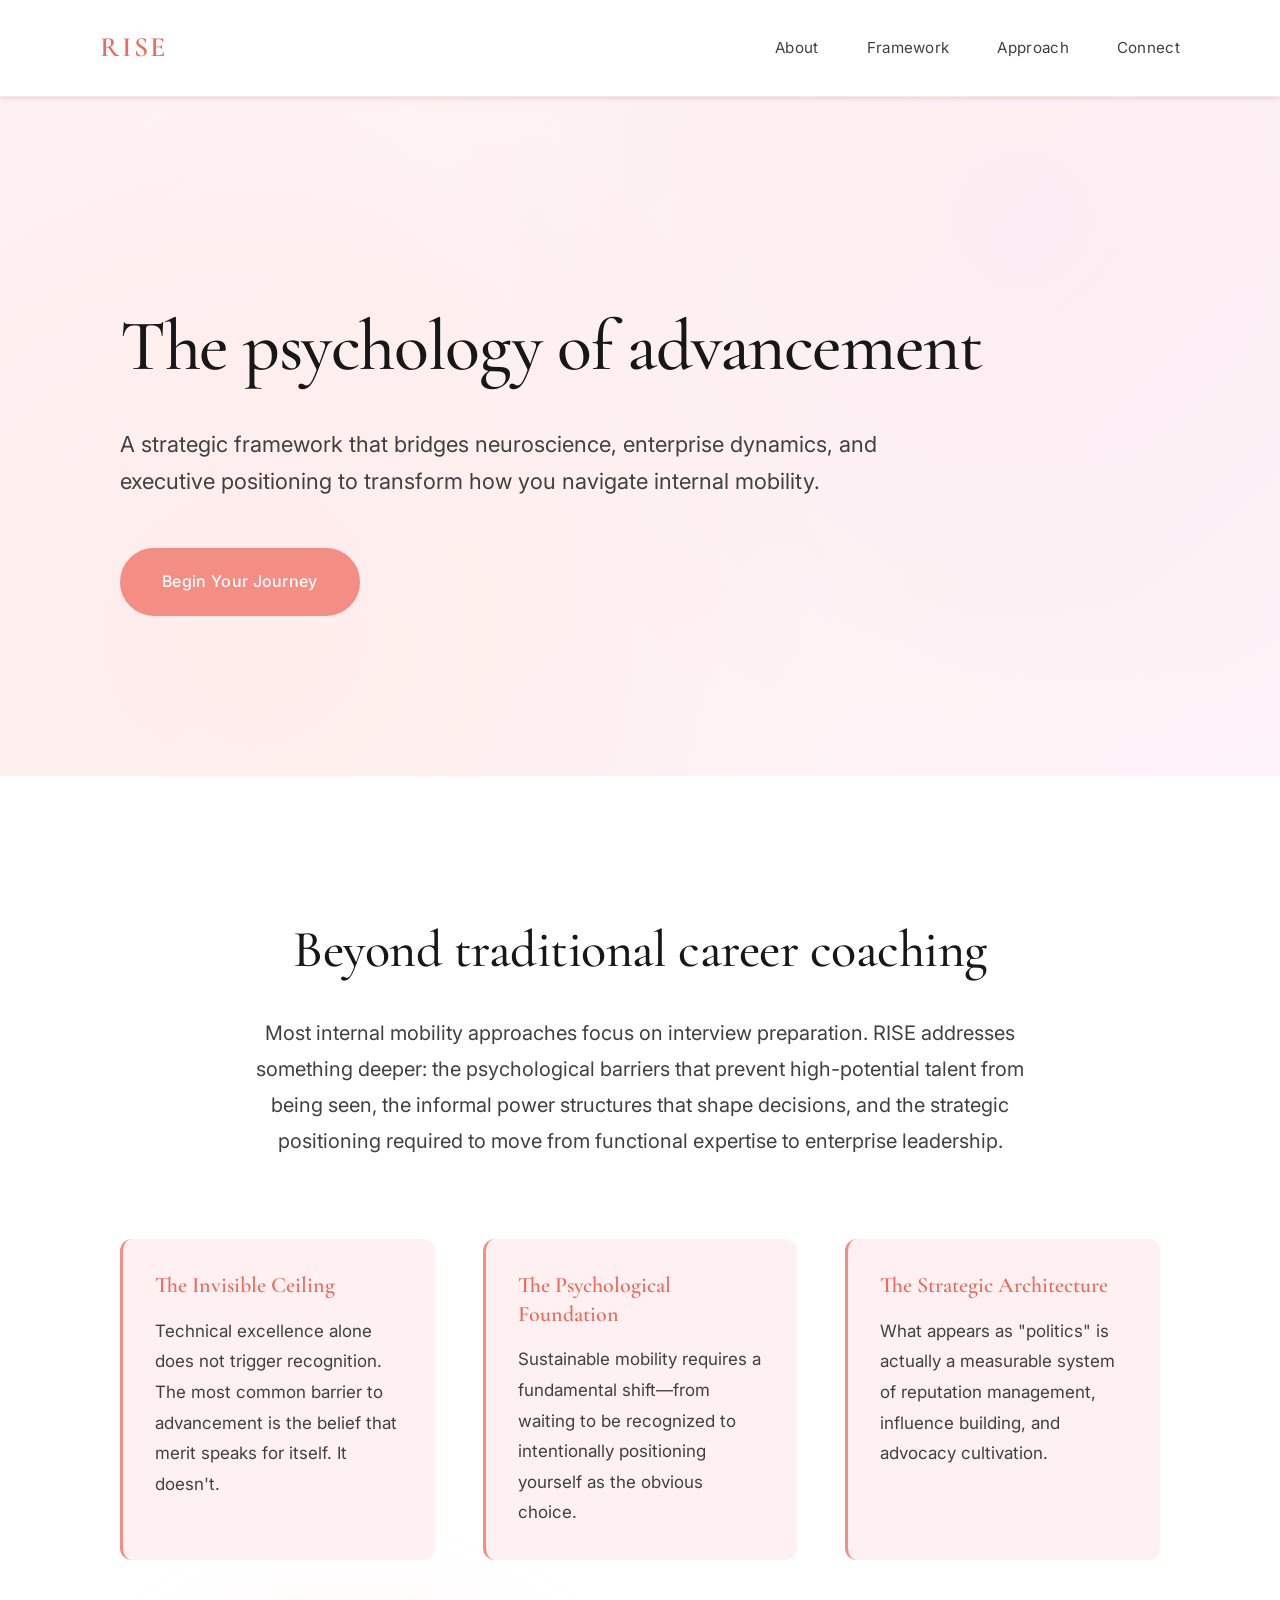
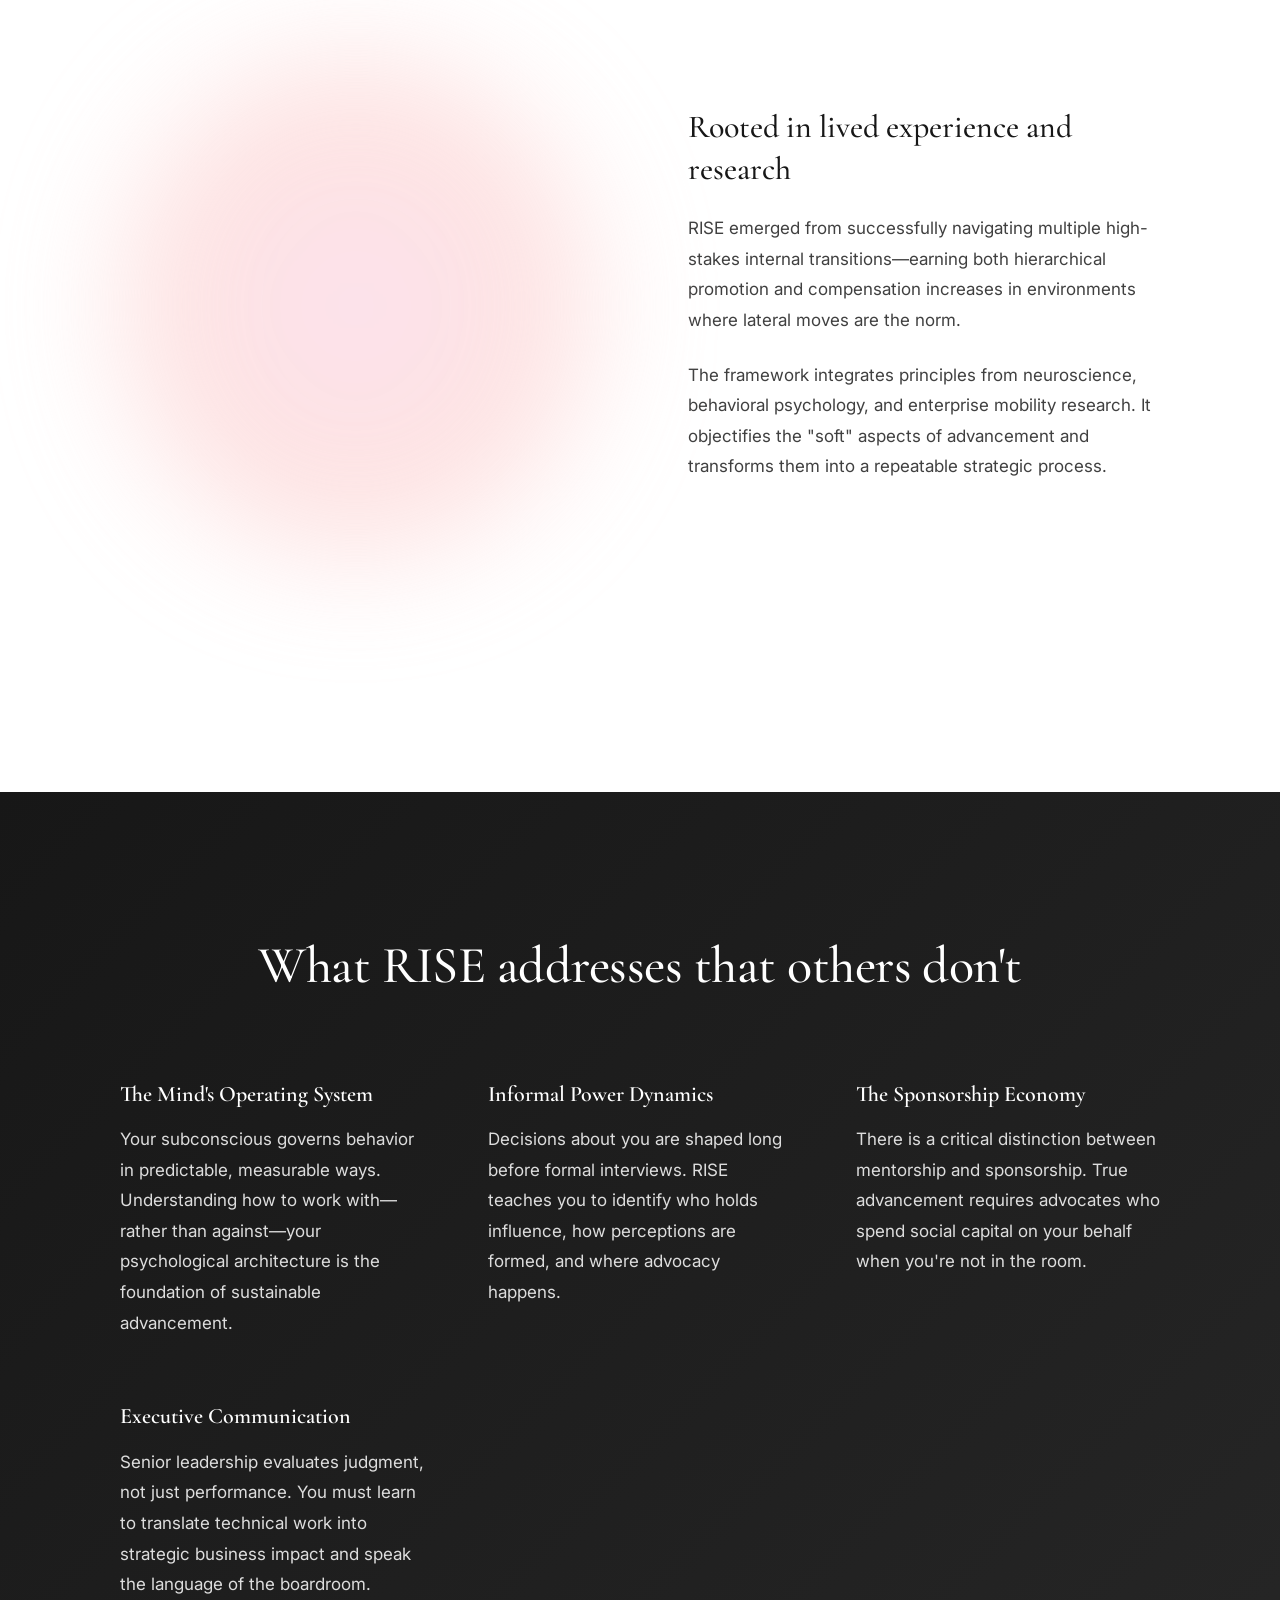
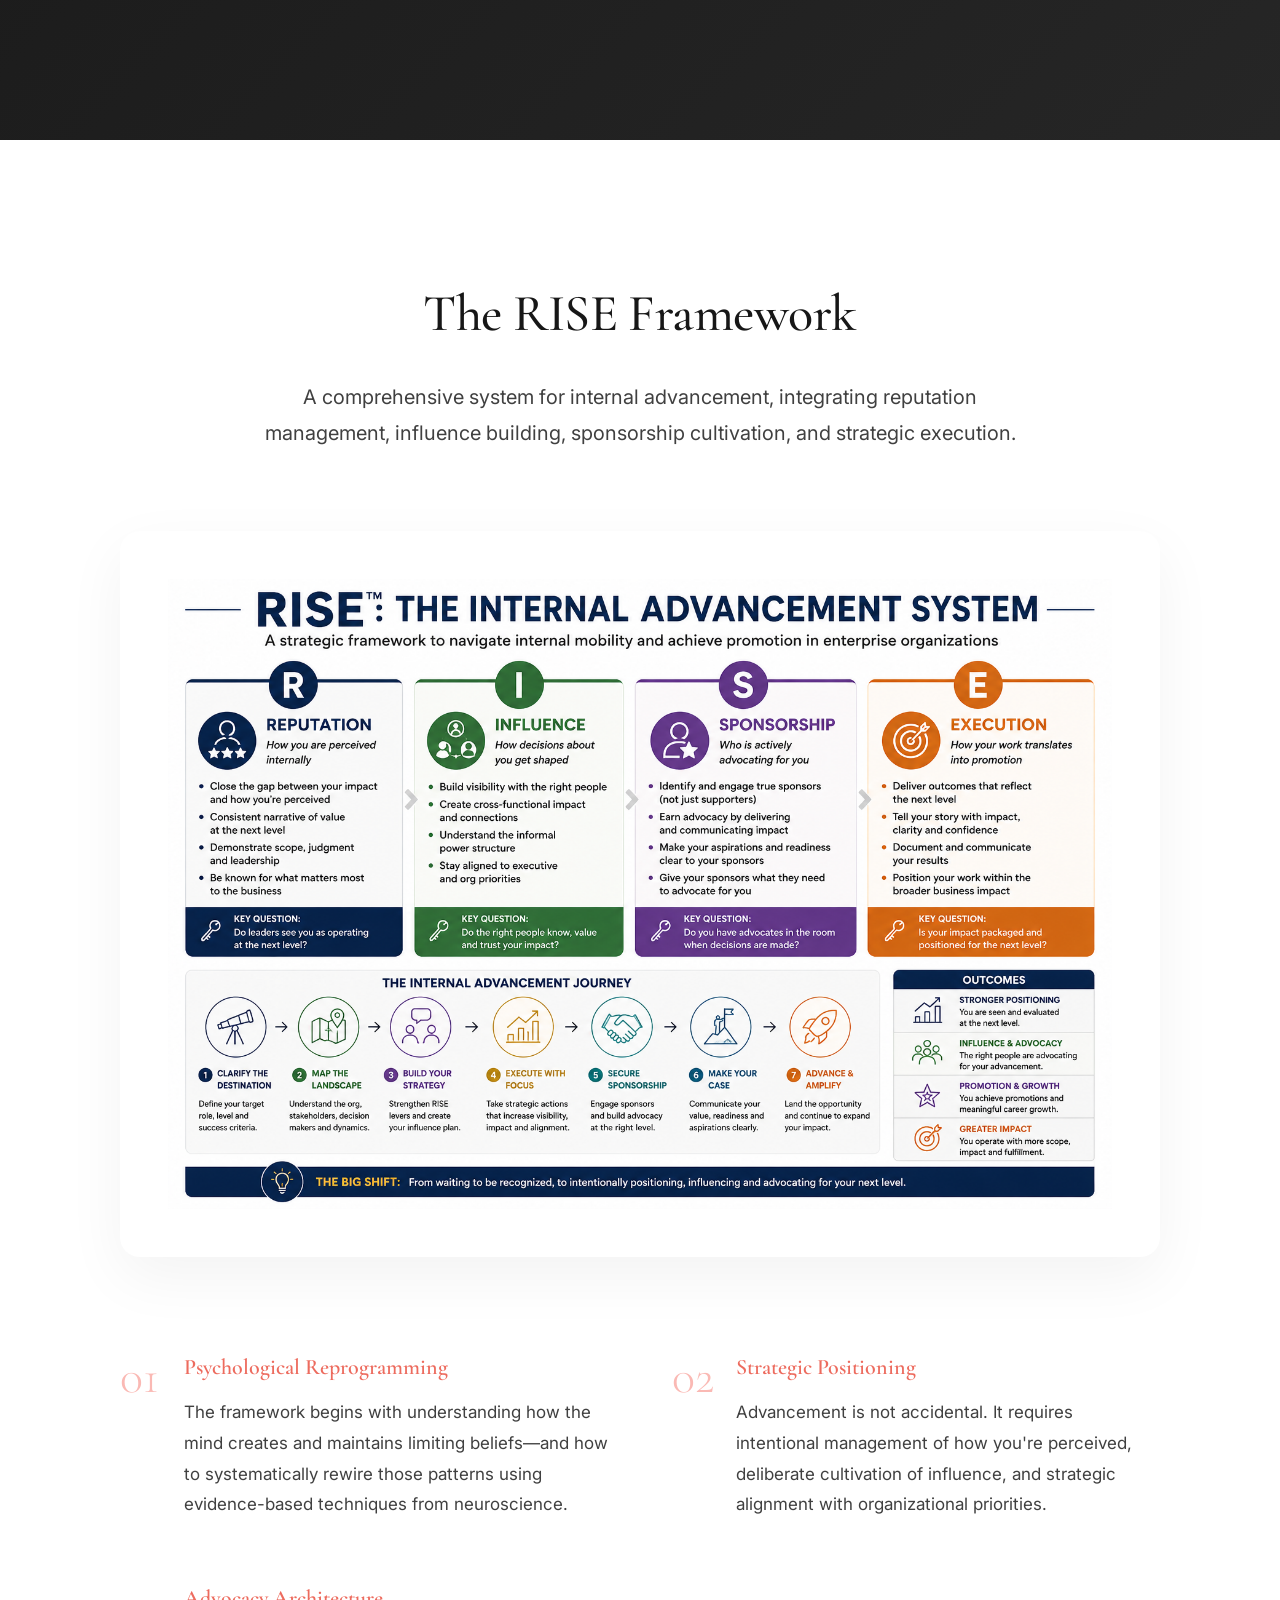
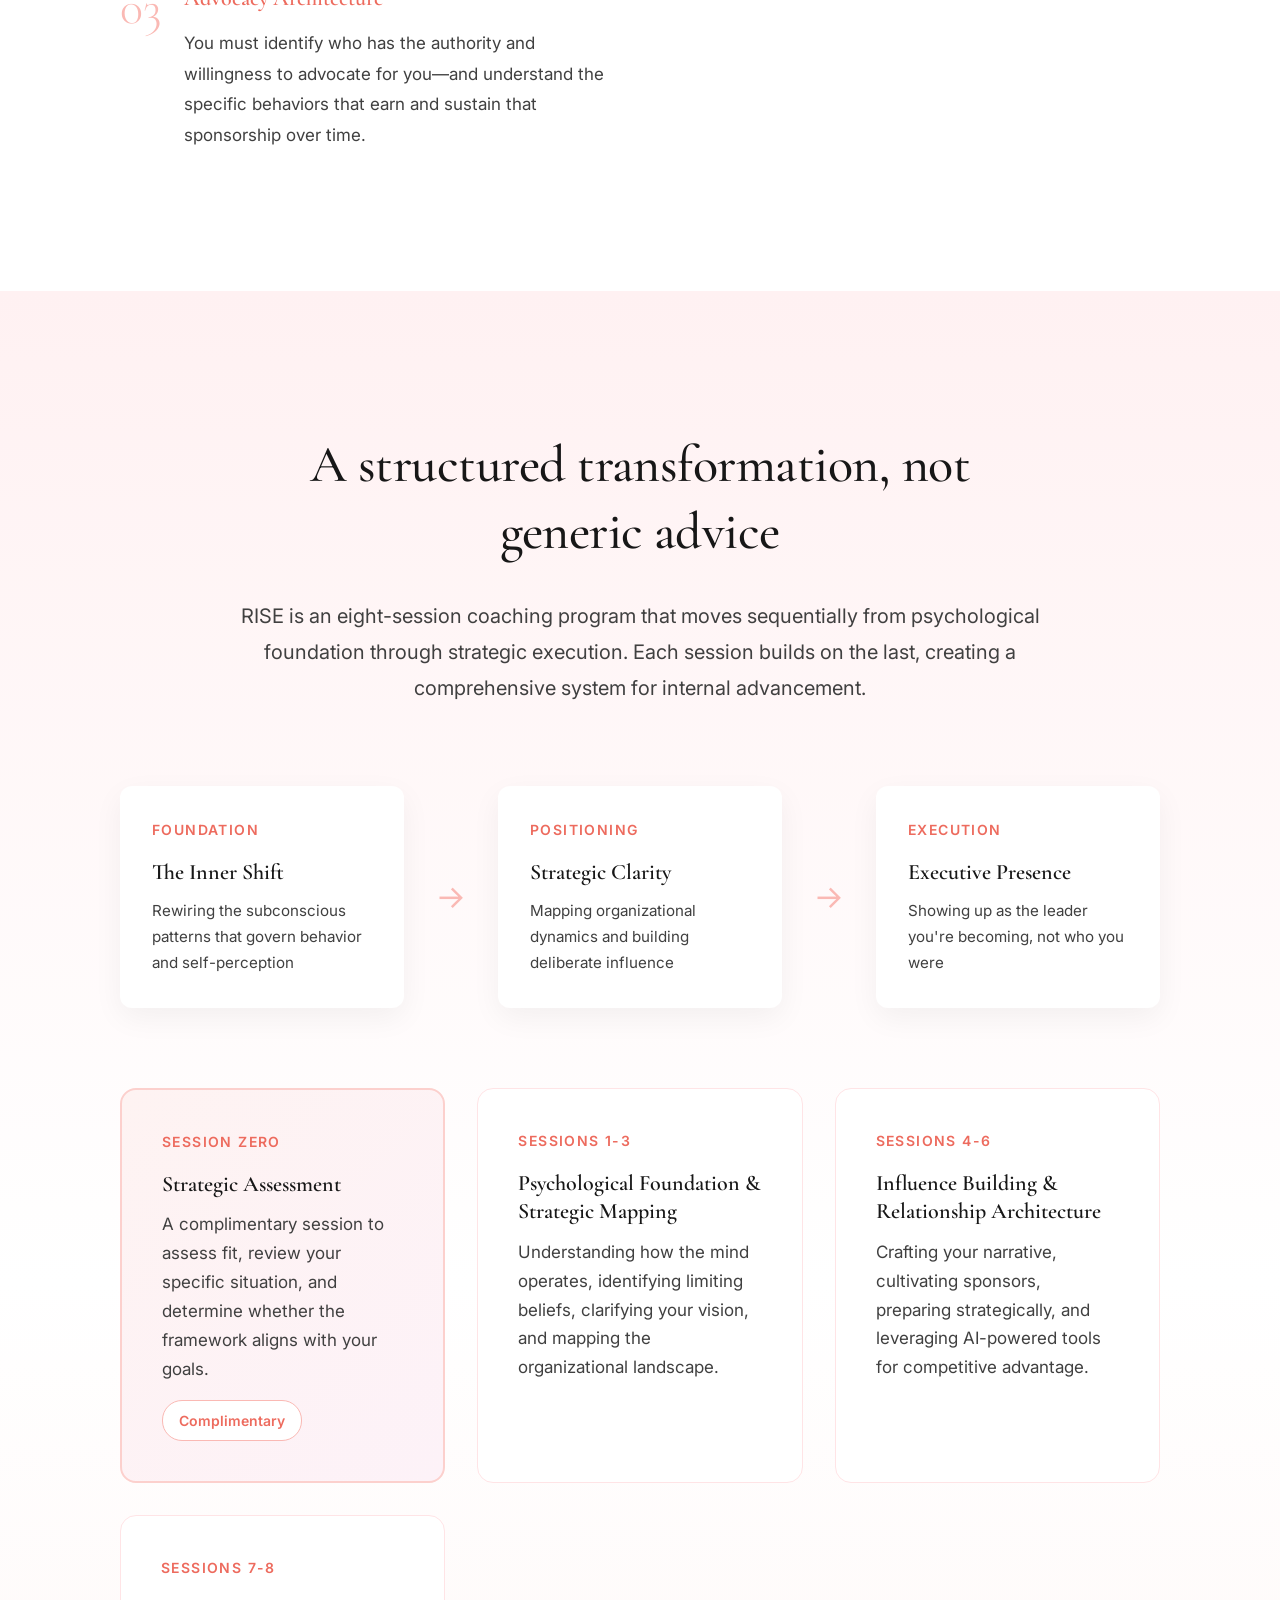
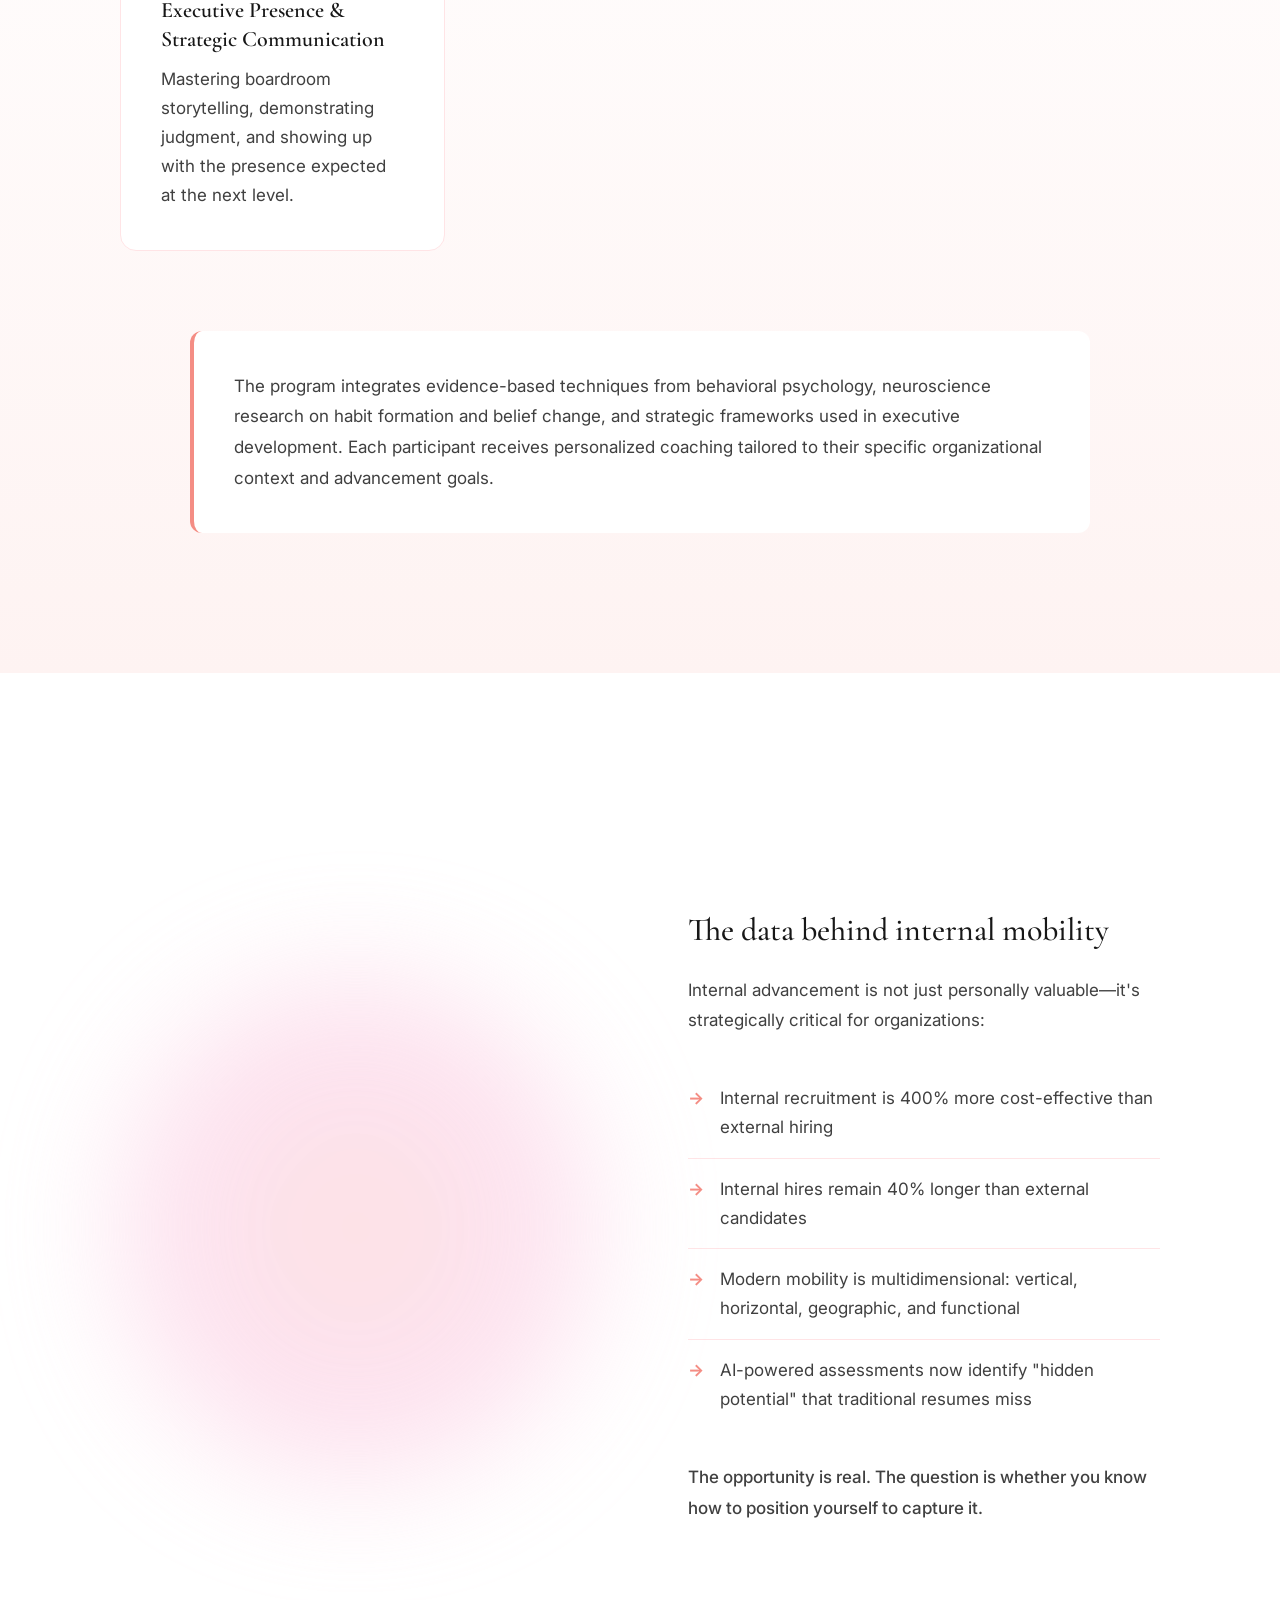
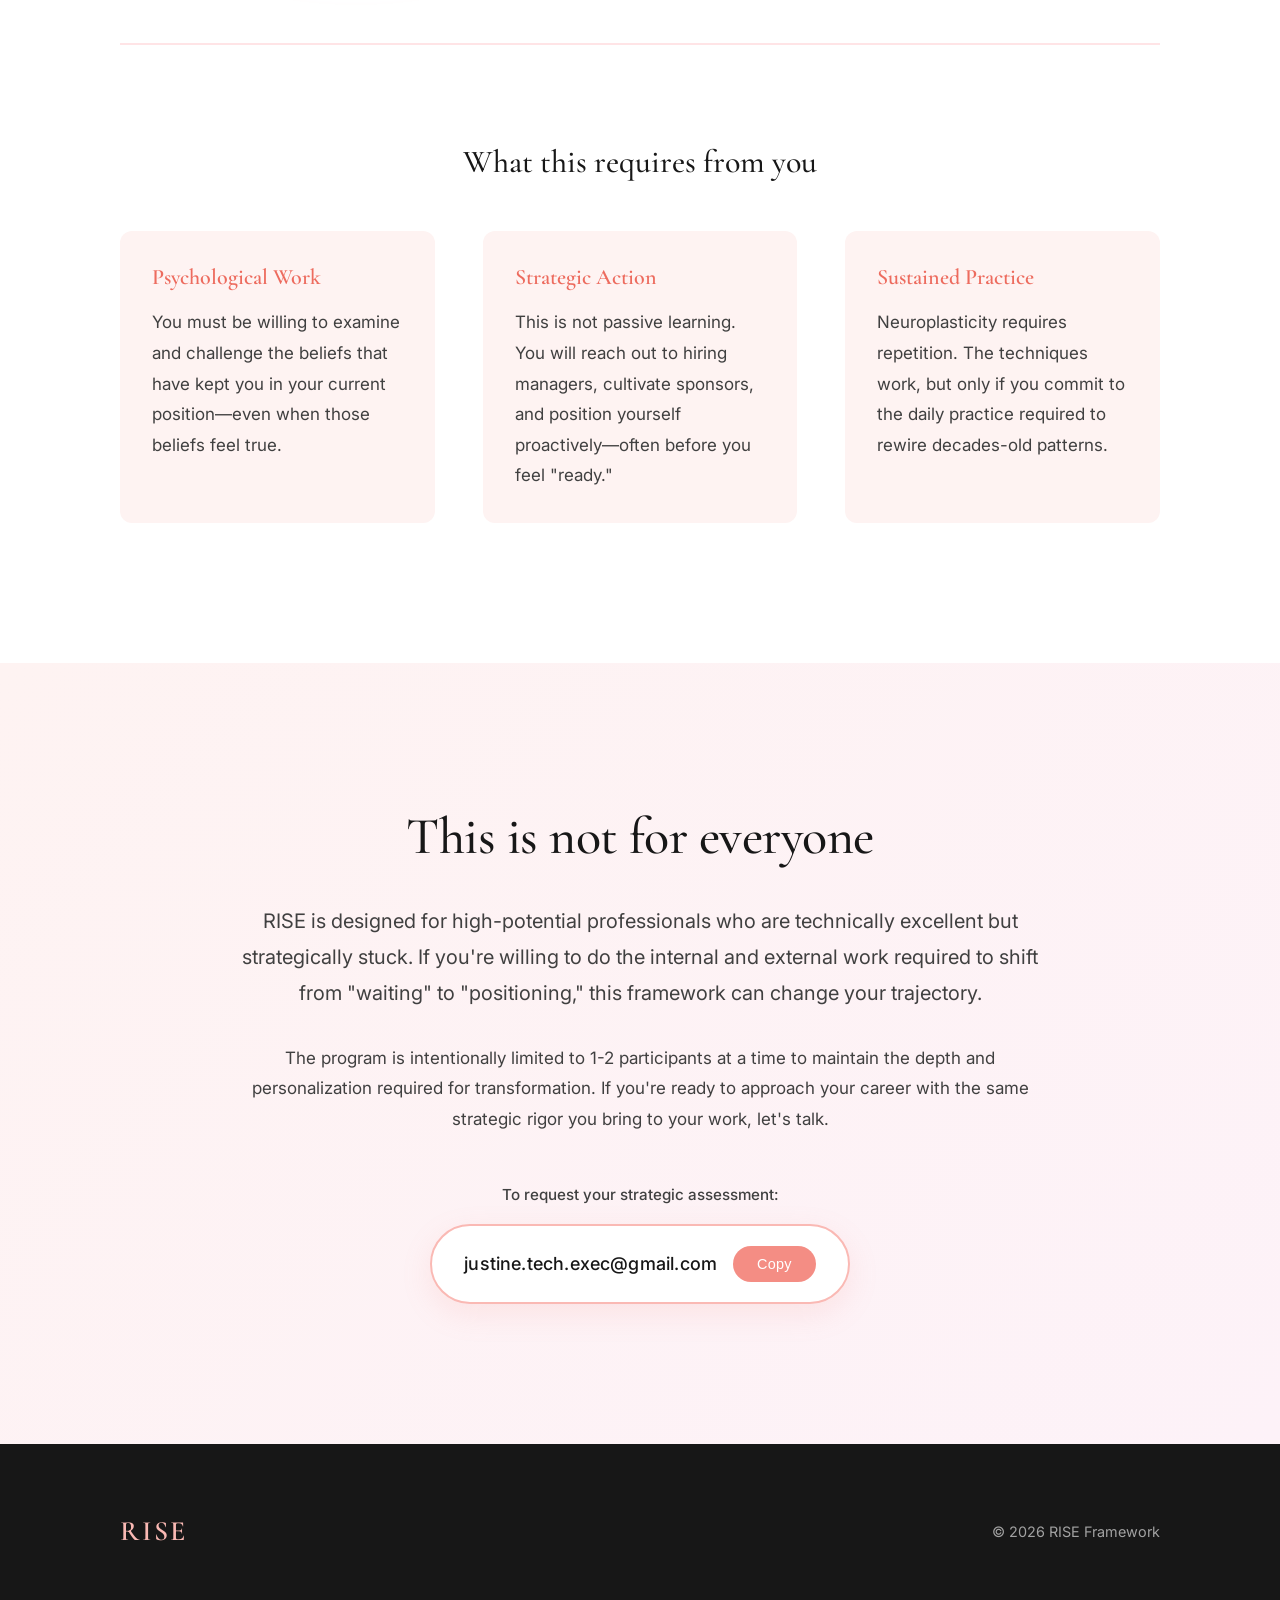
==== index.html @ 4faeccc8 "Add files via upload" ====
<!DOCTYPE html>
<html lang="en">
<head>
    <meta charset="UTF-8">
    <meta name="viewport" content="width=device-width, initial-scale=1.0">
    <title>RISE Framework - Strategic Internal Advancement</title>
    <link rel="stylesheet" href="styles.css">
    <link rel="preconnect" href="https://fonts.googleapis.com">
    <link rel="preconnect" href="https://fonts.gstatic.com" crossorigin>
    <link href="https://fonts.googleapis.com/css2?family=Cormorant+Garamond:wght@300;400;500;600;700&family=Inter:wght@300;400;500;600&display=swap" rel="stylesheet">
</head>
<body>
    <nav class="navbar">
        <div class="container">
            <div class="logo">RISE</div>
            <ul class="nav-links">
                <li><a href="#about">About</a></li>
                <li><a href="#framework">Framework</a></li>
                <li><a href="#approach">Approach</a></li>
                <li><a href="#contact">Connect</a></li>
            </ul>
        </div>
    </nav>

    <section class="hero">
        <div class="hero-gradient"></div>
        <div class="container">
            <div class="hero-content">
                <h1>The psychology of advancement</h1>
                <p class="hero-subtitle">A strategic framework that bridges neuroscience, enterprise dynamics, and executive positioning to transform how you navigate internal mobility.</p>
                <a href="#contact" class="btn-primary">Begin Your Journey</a>
            </div>
        </div>
    </section>

    <section id="about" class="section section-light">
        <div class="container">
            <div class="content-centered">
                <h2>Beyond traditional career coaching</h2>
                <p class="intro-text">Most internal mobility approaches focus on interview preparation. RISE addresses something deeper: the psychological barriers that prevent high-potential talent from being seen, the informal power structures that shape decisions, and the strategic positioning required to move from functional expertise to enterprise leadership.</p>
            </div>

            <div class="philosophy-grid">
                <div class="philosophy-item">
                    <h4>The Invisible Ceiling</h4>
                    <p>Technical excellence alone does not trigger recognition. The most common barrier to advancement is the belief that merit speaks for itself. It doesn't.</p>
                </div>
                <div class="philosophy-item">
                    <h4>The Psychological Foundation</h4>
                    <p>Sustainable mobility requires a fundamental shift—from waiting to be recognized to intentionally positioning yourself as the obvious choice.</p>
                </div>
                <div class="philosophy-item">
                    <h4>The Strategic Architecture</h4>
                    <p>What appears as "politics" is actually a measurable system of reputation management, influence building, and advocacy cultivation.</p>
                </div>
            </div>

            <div class="image-text-block">
                <div class="image-container">
                    <div class="abstract-shape shape-1"></div>
                </div>
                <div class="text-content">
                    <h3>Rooted in lived experience and research</h3>
                    <p>RISE emerged from successfully navigating multiple high-stakes internal transitions—earning both hierarchical promotion and compensation increases in environments where lateral moves are the norm.</p>
                    <p>The framework integrates principles from neuroscience, behavioral psychology, and enterprise mobility research. It objectifies the "soft" aspects of advancement and transforms them into a repeatable strategic process.</p>
                </div>
            </div>
        </div>
    </section>

    <section class="section section-dark">
        <div class="container">
            <div class="content-centered">
                <h2>What RISE addresses that others don't</h2>
            </div>

            <div class="feature-grid">
                <div class="feature">
                    <h4>The Mind's Operating System</h4>
                    <p>Your subconscious governs behavior in predictable, measurable ways. Understanding how to work with—rather than against—your psychological architecture is the foundation of sustainable advancement.</p>
                </div>
                <div class="feature">
                    <h4>Informal Power Dynamics</h4>
                    <p>Decisions about you are shaped long before formal interviews. RISE teaches you to identify who holds influence, how perceptions are formed, and where advocacy happens.</p>
                </div>
                <div class="feature">
                    <h4>The Sponsorship Economy</h4>
                    <p>There is a critical distinction between mentorship and sponsorship. True advancement requires advocates who spend social capital on your behalf when you're not in the room.</p>
                </div>
                <div class="feature">
                    <h4>Executive Communication</h4>
                    <p>Senior leadership evaluates judgment, not just performance. You must learn to translate technical work into strategic business impact and speak the language of the boardroom.</p>
                </div>
            </div>
        </div>
    </section>

    <section id="framework" class="section section-light">
        <div class="container">
            <div class="content-centered">
                <h2>The RISE Framework</h2>
                <p class="intro-text">A comprehensive system for internal advancement, integrating reputation management, influence building, sponsorship cultivation, and strategic execution.</p>
            </div>

            <div class="framework-image">
                <img src="rise-infographic.png" alt="RISE Framework - The Internal Advancement System" />
            </div>

            <div class="framework-depth">
                <div class="depth-item">
                    <div class="depth-number">01</div>
                    <h4>Psychological Reprogramming</h4>
                    <p>The framework begins with understanding how the mind creates and maintains limiting beliefs—and how to systematically rewire those patterns using evidence-based techniques from neuroscience.</p>
                </div>
                <div class="depth-item">
                    <div class="depth-number">02</div>
                    <h4>Strategic Positioning</h4>
                    <p>Advancement is not accidental. It requires intentional management of how you're perceived, deliberate cultivation of influence, and strategic alignment with organizational priorities.</p>
                </div>
                <div class="depth-item">
                    <div class="depth-number">03</div>
                    <h4>Advocacy Architecture</h4>
                    <p>You must identify who has the authority and willingness to advocate for you—and understand the specific behaviors that earn and sustain that sponsorship over time.</p>
                </div>
            </div>
        </div>
    </section>

    <section id="approach" class="section section-gradient">
        <div class="container">
            <div class="content-centered">
                <h2>A structured transformation, not generic advice</h2>
                <p class="intro-text">RISE is an eight-session coaching program that moves sequentially from psychological foundation through strategic execution. Each session builds on the last, creating a comprehensive system for internal advancement.</p>
            </div>

            <div class="journey-visual">
                <div class="journey-stage">
                    <span class="stage-label">Foundation</span>
                    <h4>The Inner Shift</h4>
                    <p>Rewiring the subconscious patterns that govern behavior and self-perception</p>
                </div>
                <div class="journey-arrow">→</div>
                <div class="journey-stage">
                    <span class="stage-label">Positioning</span>
                    <h4>Strategic Clarity</h4>
                    <p>Mapping organizational dynamics and building deliberate influence</p>
                </div>
                <div class="journey-arrow">→</div>
                <div class="journey-stage">
                    <span class="stage-label">Execution</span>
                    <h4>Executive Presence</h4>
                    <p>Showing up as the leader you're becoming, not who you were</p>
                </div>
            </div>

            <div class="sessions-elegant">
                <div class="session-item featured-session">
                    <span class="session-label">Session Zero</span>
                    <h4>Strategic Assessment</h4>
                    <p>A complimentary session to assess fit, review your specific situation, and determine whether the framework aligns with your goals.</p>
                    <span class="session-tag">Complimentary</span>
                </div>

                <div class="session-item">
                    <span class="session-label">Sessions 1-3</span>
                    <h4>Psychological Foundation & Strategic Mapping</h4>
                    <p>Understanding how the mind operates, identifying limiting beliefs, clarifying your vision, and mapping the organizational landscape.</p>
                </div>

                <div class="session-item">
                    <span class="session-label">Sessions 4-6</span>
                    <h4>Influence Building & Relationship Architecture</h4>
                    <p>Crafting your narrative, cultivating sponsors, preparing strategically, and leveraging AI-powered tools for competitive advantage.</p>
                </div>

                <div class="session-item">
                    <span class="session-label">Sessions 7-8</span>
                    <h4>Executive Presence & Strategic Communication</h4>
                    <p>Mastering boardroom storytelling, demonstrating judgment, and showing up with the presence expected at the next level.</p>
                </div>
            </div>

            <div class="methodology-note">
                <p>The program integrates evidence-based techniques from behavioral psychology, neuroscience research on habit formation and belief change, and strategic frameworks used in executive development. Each participant receives personalized coaching tailored to their specific organizational context and advancement goals.</p>
            </div>
        </div>
    </section>

    <section class="section section-light">
        <div class="container">
            <div class="image-text-block reverse">
                <div class="text-content">
                    <h3>The data behind internal mobility</h3>
                    <p>Internal advancement is not just personally valuable—it's strategically critical for organizations:</p>
                    <ul class="data-list">
                        <li>Internal recruitment is 400% more cost-effective than external hiring</li>
                        <li>Internal hires remain 40% longer than external candidates</li>
                        <li>Modern mobility is multidimensional: vertical, horizontal, geographic, and functional</li>
                        <li>AI-powered assessments now identify "hidden potential" that traditional resumes miss</li>
                    </ul>
                    <p class="emphasis-text">The opportunity is real. The question is whether you know how to position yourself to capture it.</p>
                </div>
                <div class="image-container">
                    <div class="abstract-shape shape-2"></div>
                </div>
            </div>

            <div class="commitment-section">
                <h3>What this requires from you</h3>
                <div class="commitment-grid">
                    <div class="commitment-item">
                        <h4>Psychological Work</h4>
                        <p>You must be willing to examine and challenge the beliefs that have kept you in your current position—even when those beliefs feel true.</p>
                    </div>
                    <div class="commitment-item">
                        <h4>Strategic Action</h4>
                        <p>This is not passive learning. You will reach out to hiring managers, cultivate sponsors, and position yourself proactively—often before you feel "ready."</p>
                    </div>
                    <div class="commitment-item">
                        <h4>Sustained Practice</h4>
                        <p>Neuroplasticity requires repetition. The techniques work, but only if you commit to the daily practice required to rewire decades-old patterns.</p>
                    </div>
                </div>
            </div>
        </div>
    </section>

    <section id="contact" class="section section-final">
        <div class="container">
            <div class="cta-elegant">
                <h2>This is not for everyone</h2>
                <p class="cta-text">RISE is designed for high-potential professionals who are technically excellent but strategically stuck. If you're willing to do the internal and external work required to shift from "waiting" to "positioning," this framework can change your trajectory.</p>
                <p class="cta-subtext">The program is intentionally limited to 1-2 participants at a time to maintain the depth and personalization required for transformation. If you're ready to approach your career with the same strategic rigor you bring to your work, let's talk.</p>
                <div class="contact-info">
                    <p class="contact-label">To request your strategic assessment:</p>
                    <div class="email-display">
                        <span class="email-text">justine.tech.exec@gmail.com</span>
                        <button class="copy-btn" onclick="copyEmail()">Copy</button>
                    </div>
                </div>
            </div>
        </div>
    </section>

    <footer>
        <div class="container">
            <div class="footer-content">
                <div class="logo">RISE</div>
                <p>&copy; 2026 RISE Framework</p>
            </div>
        </div>
    </footer>

    <script src="script.js"></script>
</body>
</html>
---- styles.css ----
* {
    margin: 0;
    padding: 0;
    box-sizing: border-box;
}

:root {
    --peach-50: #fef3f2;
    --peach-100: #fde6e4;
    --peach-200: #fcd0cd;
    --peach-300: #fab9b4;
    --peach-400: #f48d84;
    --peach-500: #ed6b5e;
    --pink-50: #fdf2f8;
    --pink-100: #fce7f3;
    --pink-200: #fbcfe8;
    --pink-300: #f9a8d4;
    --pink-400: #f472b6;
    --pink-500: #ec4899;
    --rose-50: #fff1f2;
    --rose-100: #ffe4e6;
    --rose-200: #fecdd3;
    --neutral-50: #fafafa;
    --neutral-100: #f5f5f5;
    --neutral-200: #e5e5e5;
    --neutral-700: #404040;
    --neutral-800: #262626;
    --neutral-900: #171717;
}

body {
    font-family: 'Inter', -apple-system, BlinkMacSystemFont, 'Segoe UI', Roboto, sans-serif;
    line-height: 1.7;
    color: var(--neutral-800);
    font-size: 17px;
    font-weight: 400;
    background: var(--neutral-50);
}

h1, h2, h3, h4 {
    font-family: 'Cormorant Garamond', Georgia, serif;
    font-weight: 500;
    line-height: 1.3;
    color: var(--neutral-900);
}

h1 {
    font-size: 4.5rem;
    letter-spacing: -0.02em;
}

h2 {
    font-size: 3.25rem;
    letter-spacing: -0.01em;
}

h3 {
    font-size: 2rem;
    margin-bottom: 1.5rem;
}

h4 {
    font-size: 1.375rem;
    margin-bottom: 1rem;
    font-weight: 600;
}

.container {
    max-width: 1200px;
    margin: 0 auto;
    padding: 0 60px;
}

/* Navigation */
.navbar {
    background: rgba(255, 255, 255, 0.98);
    backdrop-filter: blur(10px);
    border-bottom: 1px solid var(--rose-100);
    position: fixed;
    width: 100%;
    top: 0;
    z-index: 1000;
}

.navbar .container {
    display: flex;
    justify-content: space-between;
    align-items: center;
    padding-top: 1.5rem;
    padding-bottom: 1.5rem;
}

.logo {
    font-family: 'Cormorant Garamond', serif;
    font-size: 1.75rem;
    font-weight: 600;
    color: var(--peach-500);
    letter-spacing: 0.1em;
}

.nav-links {
    display: flex;
    list-style: none;
    gap: 3rem;
    align-items: center;
}

.nav-links a {
    text-decoration: none;
    color: var(--neutral-700);
    font-size: 0.95rem;
    font-weight: 400;
    transition: color 0.3s ease;
    letter-spacing: 0.02em;
}

.nav-links a:hover {
    color: var(--peach-500);
}

/* Hero Section */
.hero {
    position: relative;
    padding: 220px 60px 160px;
    margin-top: 80px;
    overflow: hidden;
    background: linear-gradient(135deg, var(--rose-50) 0%, var(--peach-50) 50%, var(--pink-50) 100%);
}

.hero-gradient {
    position: absolute;
    top: 0;
    left: 0;
    right: 0;
    bottom: 0;
    background: radial-gradient(circle at 80% 20%, rgba(252, 231, 243, 0.5) 0%, transparent 50%),
                radial-gradient(circle at 20% 80%, rgba(254, 230, 228, 0.5) 0%, transparent 50%);
}

.hero-content {
    position: relative;
    max-width: 900px;
    z-index: 1;
}

.hero h1 {
    margin-bottom: 2rem;
    color: var(--neutral-900);
}

.hero-subtitle {
    font-size: 1.375rem;
    color: var(--neutral-700);
    margin-bottom: 3rem;
    font-weight: 400;
    line-height: 1.7;
    max-width: 800px;
}

/* Buttons */
.btn-primary,
.btn-secondary {
    display: inline-block;
    padding: 1.125rem 2.5rem;
    text-decoration: none;
    font-weight: 500;
    font-size: 1rem;
    letter-spacing: 0.02em;
    transition: all 0.3s ease;
    border-radius: 50px;
}

.btn-primary {
    background: var(--peach-400);
    color: white;
    border: 2px solid var(--peach-400);
}

.btn-primary:hover {
    background: var(--peach-500);
    border-color: var(--peach-500);
    transform: translateY(-2px);
    box-shadow: 0 10px 30px rgba(244, 141, 132, 0.3);
}

.btn-secondary {
    background: white;
    color: var(--peach-500);
    border: 2px solid var(--peach-400);
}

.btn-secondary:hover {
    background: var(--peach-50);
    transform: translateY(-2px);
}

/* Sections */
.section {
    padding: 140px 60px;
}

.section-light {
    background: white;
}

.section-dark {
    background: linear-gradient(135deg, var(--neutral-900) 0%, var(--neutral-800) 100%);
    color: white;
}

.section-dark h2,
.section-dark h3,
.section-dark h4 {
    color: white;
}

.section-dark p {
    color: rgba(255, 255, 255, 0.85);
}

.section-gradient {
    background: linear-gradient(180deg, var(--rose-50) 0%, white 50%, var(--peach-50) 100%);
}

.section-final {
    background: linear-gradient(135deg, var(--peach-50) 0%, var(--pink-50) 100%);
}

.content-centered {
    max-width: 800px;
    margin: 0 auto 5rem;
    text-align: center;
}

.intro-text {
    font-size: 1.25rem;
    line-height: 1.8;
    color: var(--neutral-700);
    margin-top: 2rem;
}

.section-dark .intro-text {
    color: rgba(255, 255, 255, 0.85);
}

/* Philosophy Grid */
.philosophy-grid {
    display: grid;
    grid-template-columns: repeat(auto-fit, minmax(300px, 1fr));
    gap: 3rem;
    margin: 5rem 0;
}

.philosophy-item {
    padding: 2rem;
    background: var(--rose-50);
    border-radius: 12px;
    border-left: 3px solid var(--peach-400);
}

.philosophy-item h4 {
    color: var(--peach-500);
    margin-bottom: 1rem;
}

.philosophy-item p {
    color: var(--neutral-700);
    line-height: 1.8;
}

/* Image Text Block */
.image-text-block {
    display: grid;
    grid-template-columns: 1fr 1fr;
    gap: 6rem;
    align-items: center;
    margin: 6rem 0;
}

.image-text-block.reverse {
    direction: rtl;
}

.image-text-block.reverse > * {
    direction: ltr;
}

.image-container {
    position: relative;
    height: 500px;
    display: flex;
    align-items: center;
    justify-content: center;
}

.abstract-shape {
    width: 100%;
    height: 100%;
    border-radius: 50%;
    filter: blur(60px);
    opacity: 0.6;
}

.shape-1 {
    background: radial-gradient(circle, var(--pink-200) 0%, var(--peach-200) 50%, var(--rose-200) 100%);
}

.shape-2 {
    background: radial-gradient(circle, var(--peach-200) 0%, var(--pink-200) 50%, var(--rose-200) 100%);
}

.text-content h3 {
    margin-bottom: 1.5rem;
}

.text-content p {
    font-size: 1.0625rem;
    line-height: 1.8;
    margin-bottom: 1.5rem;
    color: var(--neutral-700);
}

/* Feature Grid */
.feature-grid {
    display: grid;
    grid-template-columns: repeat(auto-fit, minmax(280px, 1fr));
    gap: 4rem;
    margin-top: 5rem;
}

.feature h4 {
    color: white;
    margin-bottom: 1rem;
}

.feature p {
    font-size: 1.0625rem;
    line-height: 1.8;
}

/* Framework Image */
.framework-image {
    margin: 4rem 0;
    text-align: center;
    background: white;
    padding: 3rem;
    border-radius: 20px;
    box-shadow: 0 20px 60px rgba(0, 0, 0, 0.05);
}

.framework-image img {
    max-width: 100%;
    height: auto;
    display: block;
    margin: 0 auto;
}

/* Framework Depth */
.framework-depth {
    display: grid;
    grid-template-columns: repeat(auto-fit, minmax(320px, 1fr));
    gap: 4rem;
    margin-top: 6rem;
}

.depth-item {
    padding-left: 4rem;
    position: relative;
}

.depth-number {
    position: absolute;
    left: 0;
    top: 0;
    font-family: 'Cormorant Garamond', serif;
    font-size: 3rem;
    font-weight: 300;
    color: var(--peach-300);
    line-height: 1;
}

.depth-item h4 {
    color: var(--peach-500);
    margin-bottom: 1rem;
}

.depth-item p {
    color: var(--neutral-700);
    line-height: 1.8;
}

/* Journey Visual */
.journey-visual {
    display: flex;
    align-items: center;
    justify-content: center;
    gap: 2rem;
    margin: 5rem 0;
    flex-wrap: wrap;
}

.journey-stage {
    flex: 1;
    min-width: 250px;
    padding: 2rem;
    background: white;
    border-radius: 12px;
    box-shadow: 0 10px 30px rgba(0, 0, 0, 0.05);
}

.stage-label {
    display: block;
    font-size: 0.875rem;
    font-weight: 600;
    color: var(--peach-500);
    text-transform: uppercase;
    letter-spacing: 0.1em;
    margin-bottom: 1rem;
}

.journey-stage h4 {
    font-size: 1.375rem;
    margin-bottom: 0.75rem;
}

.journey-stage p {
    color: var(--neutral-700);
    font-size: 0.95rem;
    line-height: 1.7;
    margin: 0;
}

.journey-arrow {
    font-size: 2rem;
    color: var(--peach-300);
    flex-shrink: 0;
}

/* Sessions */
.sessions-elegant {
    display: grid;
    grid-template-columns: repeat(auto-fit, minmax(300px, 1fr));
    gap: 2rem;
    margin: 5rem 0;
}

.session-item {
    background: white;
    padding: 2.5rem;
    border-radius: 16px;
    border: 1px solid var(--rose-100);
    transition: all 0.3s ease;
}

.session-item:hover {
    transform: translateY(-5px);
    box-shadow: 0 15px 40px rgba(244, 141, 132, 0.15);
}

.featured-session {
    background: linear-gradient(135deg, var(--peach-50) 0%, var(--pink-50) 100%);
    border: 2px solid var(--peach-200);
}

.session-label {
    display: block;
    font-size: 0.875rem;
    font-weight: 600;
    color: var(--peach-500);
    text-transform: uppercase;
    letter-spacing: 0.1em;
    margin-bottom: 1rem;
}

.session-item h4 {
    margin-bottom: 0.75rem;
    font-size: 1.375rem;
}

.session-item p {
    color: var(--neutral-700);
    line-height: 1.7;
    margin: 0;
}

.session-tag {
    display: inline-block;
    margin-top: 1rem;
    padding: 0.5rem 1rem;
    background: white;
    color: var(--peach-500);
    font-size: 0.875rem;
    font-weight: 600;
    border-radius: 20px;
    border: 1px solid var(--peach-300);
}

/* Methodology Note */
.methodology-note {
    max-width: 900px;
    margin: 5rem auto 0;
    padding: 2.5rem;
    background: white;
    border-radius: 12px;
    border-left: 4px solid var(--peach-400);
}

.methodology-note p {
    font-size: 1.0625rem;
    line-height: 1.8;
    color: var(--neutral-700);
    margin: 0;
}

/* Data List */
.data-list {
    list-style: none;
    margin: 2rem 0;
}

.data-list li {
    padding: 1rem 0;
    padding-left: 2rem;
    border-bottom: 1px solid var(--rose-100);
    font-size: 1.0625rem;
    color: var(--neutral-700);
    position: relative;
}

.data-list li:before {
    content: "→";
    position: absolute;
    left: 0;
    color: var(--peach-400);
    font-weight: bold;
}

.data-list li:last-child {
    border-bottom: none;
}

.emphasis-text {
    font-weight: 500;
    color: var(--neutral-900);
    font-size: 1.125rem;
    margin-top: 2rem;
}

/* Commitment Section */
.commitment-section {
    margin-top: 6rem;
    padding-top: 6rem;
    border-top: 2px solid var(--rose-100);
}

.commitment-section h3 {
    text-align: center;
    margin-bottom: 3rem;
}

.commitment-grid {
    display: grid;
    grid-template-columns: repeat(auto-fit, minmax(300px, 1fr));
    gap: 3rem;
}

.commitment-item {
    padding: 2rem;
    background: var(--peach-50);
    border-radius: 12px;
}

.commitment-item h4 {
    color: var(--peach-500);
    margin-bottom: 1rem;
}

.commitment-item p {
    color: var(--neutral-700);
    line-height: 1.8;
}

/* CTA */
.cta-elegant {
    max-width: 800px;
    margin: 0 auto;
    text-align: center;
}

.cta-elegant h2 {
    margin-bottom: 2rem;
}

.cta-text {
    font-size: 1.25rem;
    line-height: 1.8;
    color: var(--neutral-700);
    margin-bottom: 2rem;
}

.cta-subtext {
    font-size: 1.0625rem;
    line-height: 1.8;
    color: var(--neutral-700);
    margin-bottom: 3rem;
}

.contact-info {
    margin-top: 3rem;
}

.contact-label {
    font-size: 0.95rem;
    color: var(--neutral-700);
    margin-bottom: 1rem;
    font-weight: 500;
}

.email-display {
    display: inline-flex;
    align-items: center;
    gap: 1rem;
    background: white;
    padding: 1.25rem 2rem;
    border-radius: 50px;
    border: 2px solid var(--peach-300);
    box-shadow: 0 10px 30px rgba(244, 141, 132, 0.15);
}

.email-text {
    font-size: 1.125rem;
    color: var(--neutral-900);
    font-weight: 500;
    letter-spacing: 0.01em;
}

.copy-btn {
    background: var(--peach-400);
    color: white;
    border: none;
    padding: 0.625rem 1.5rem;
    border-radius: 25px;
    font-weight: 500;
    font-size: 0.9rem;
    cursor: pointer;
    transition: all 0.3s ease;
    letter-spacing: 0.02em;
}

.copy-btn:hover {
    background: var(--peach-500);
    transform: translateY(-2px);
}

.copy-btn:active {
    transform: translateY(0);
}

.copy-btn.copied {
    background: var(--peach-500);
}

.copy-btn.copied::after {
    content: " ✓";
}

/* Footer */
footer {
    background: var(--neutral-900);
    color: white;
    padding: 4rem 60px;
}

.footer-content {
    display: flex;
    justify-content: space-between;
    align-items: center;
}

footer .logo {
    color: var(--peach-300);
}

footer p {
    color: rgba(255, 255, 255, 0.6);
    font-size: 0.9rem;
}

/* Responsive */
@media (max-width: 968px) {
    .container,
    .section {
        padding-left: 30px;
        padding-right: 30px;
    }

    .hero {
        padding: 180px 30px 120px;
    }

    h1 {
        font-size: 3rem;
    }

    h2 {
        font-size: 2.5rem;
    }

    h3 {
        font-size: 1.75rem;
    }

    .image-text-block {
        grid-template-columns: 1fr;
        gap: 3rem;
    }

    .image-container {
        height: 300px;
    }

    .nav-links {
        display: none;
    }

    .journey-visual {
        flex-direction: column;
    }

    .journey-arrow {
        transform: rotate(90deg);
    }

    .sessions-elegant,
    .feature-grid,
    .philosophy-grid,
    .framework-depth,
    .commitment-grid {
        grid-template-columns: 1fr;
    }

    .depth-item {
        padding-left: 3rem;
    }

    .depth-number {
        font-size: 2.5rem;
    }
}
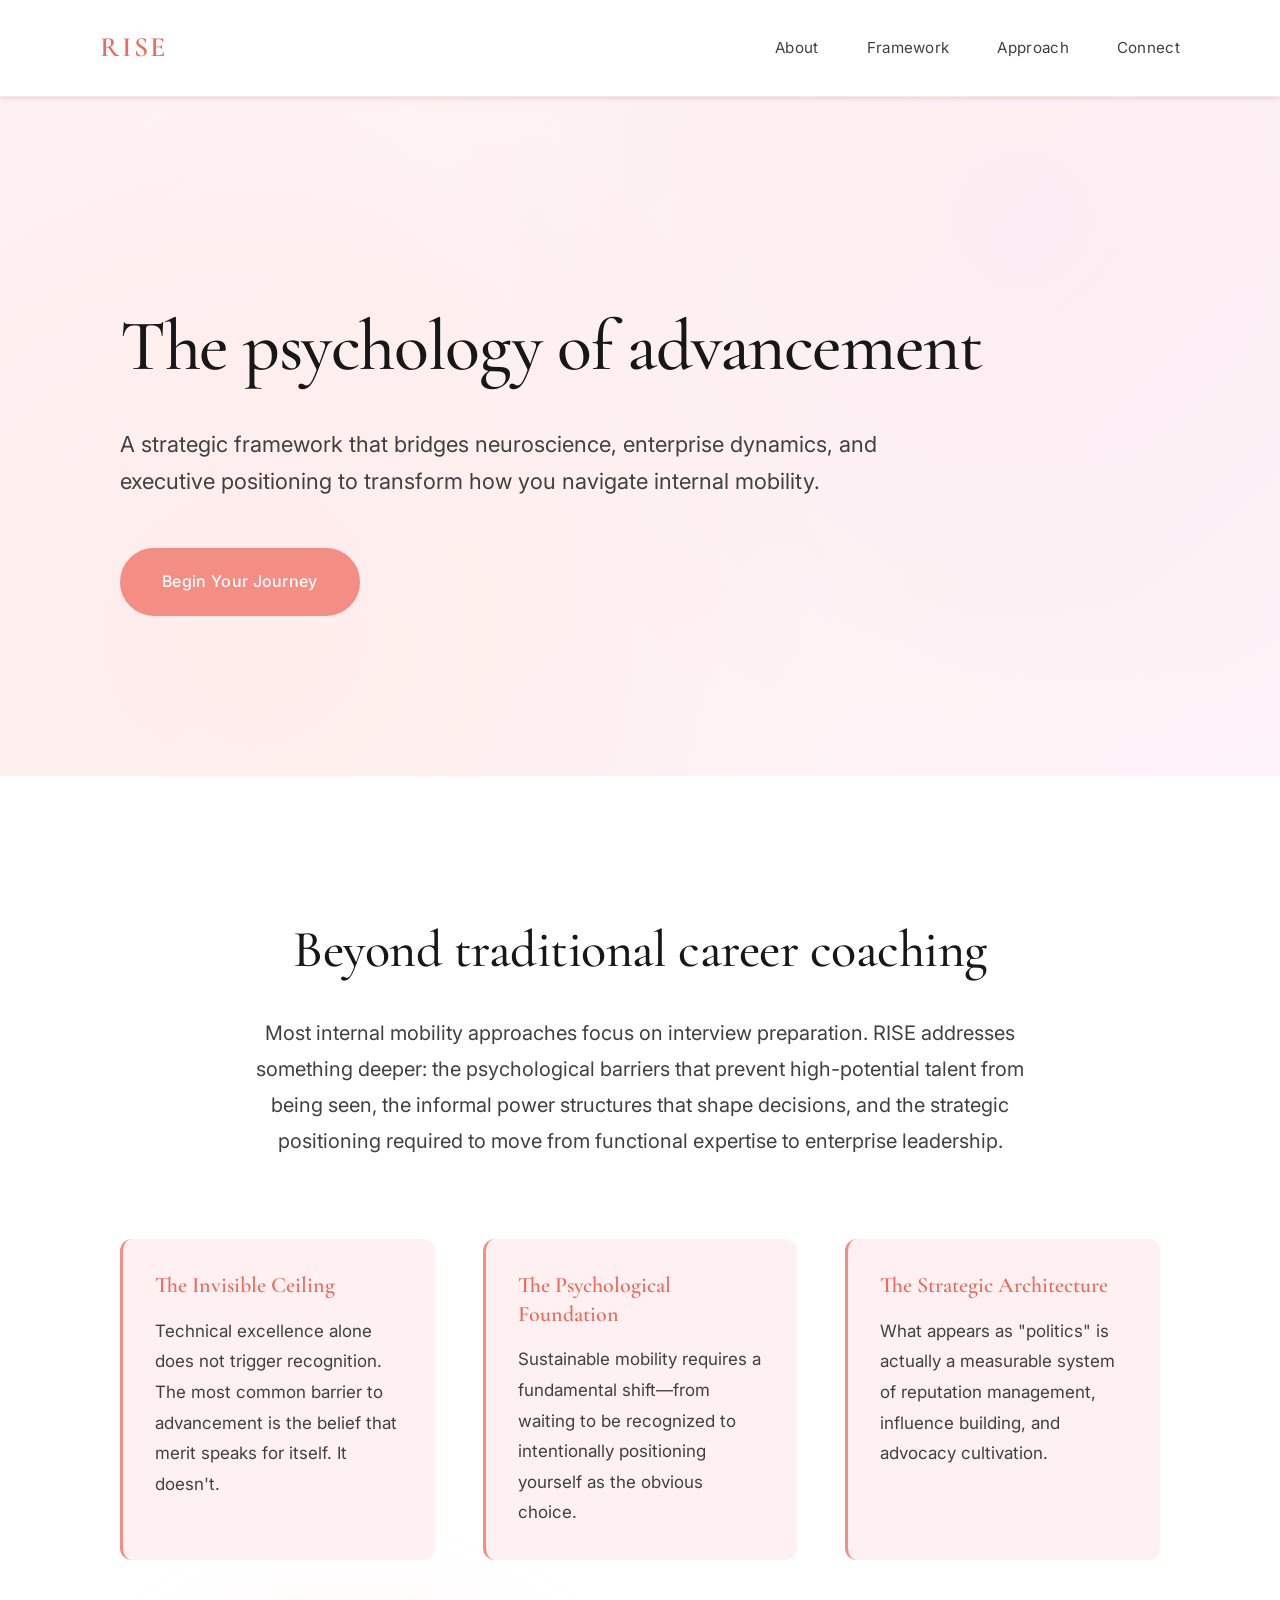
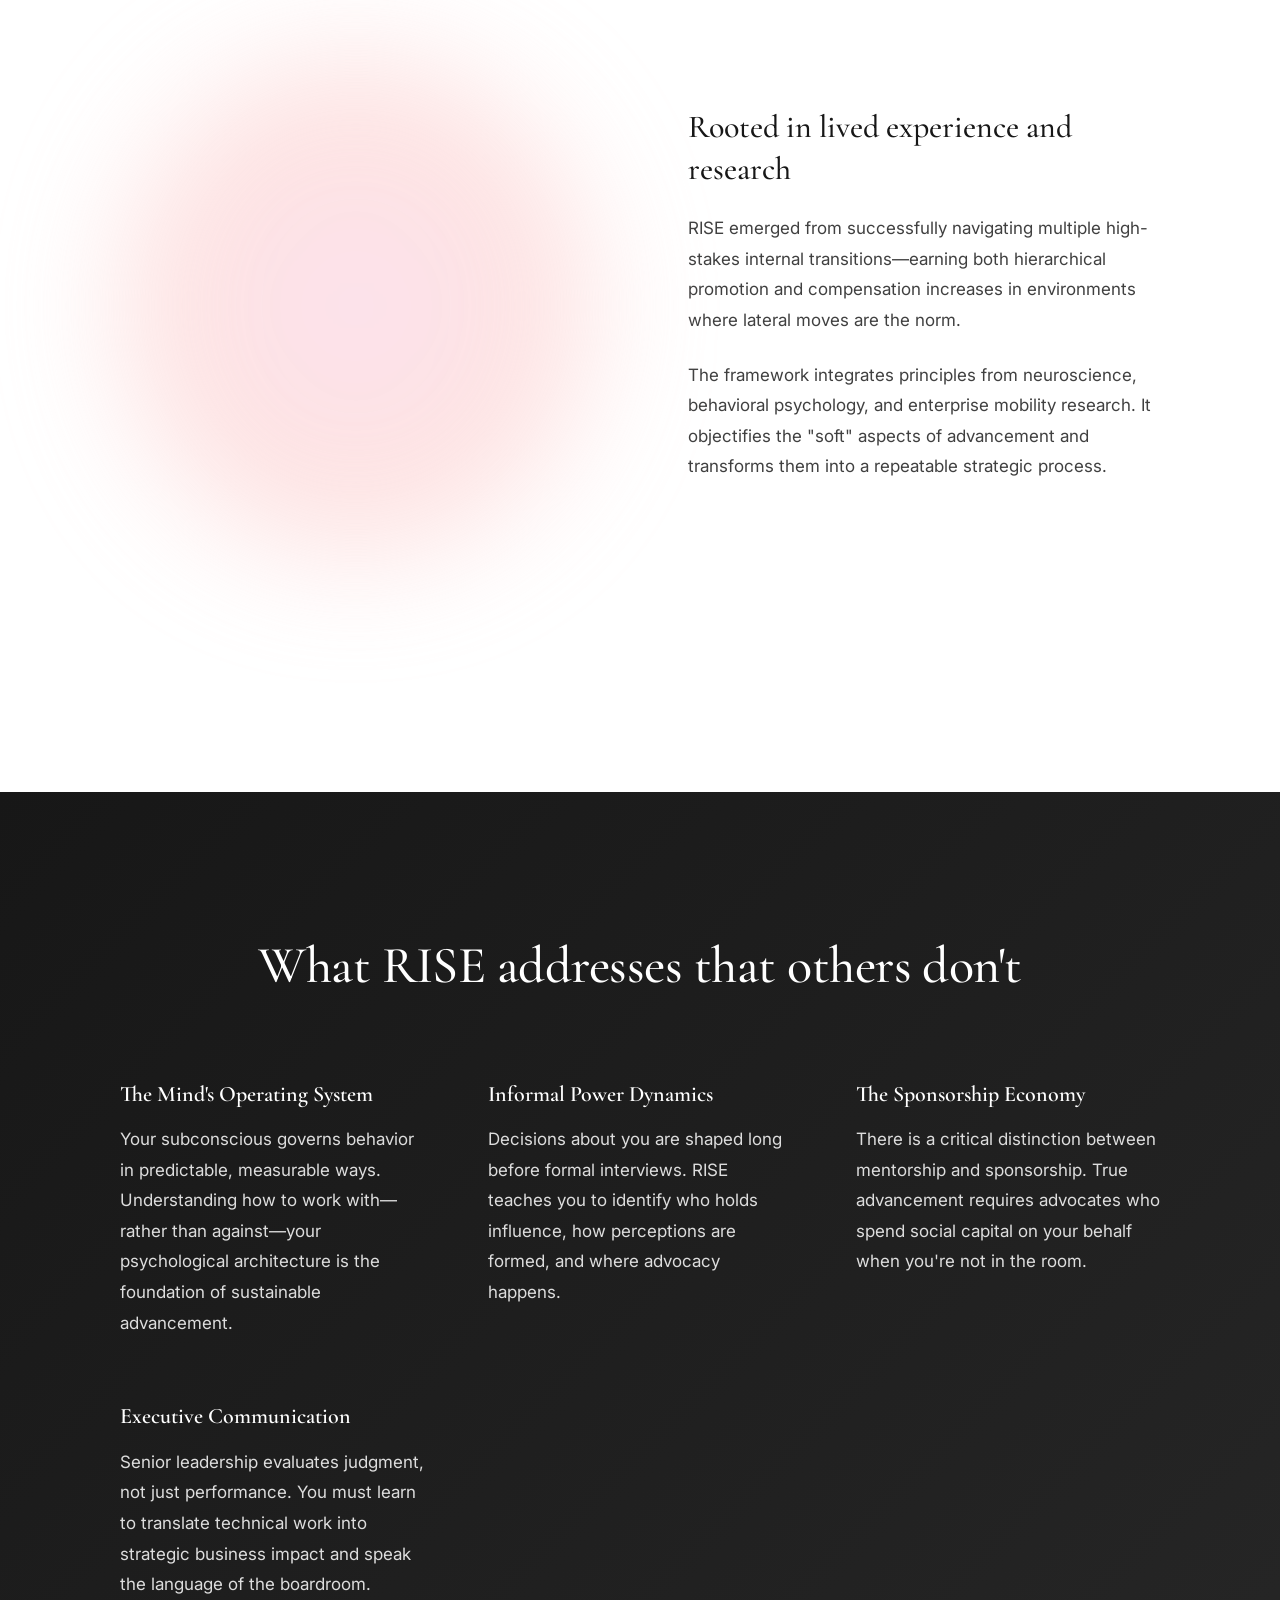
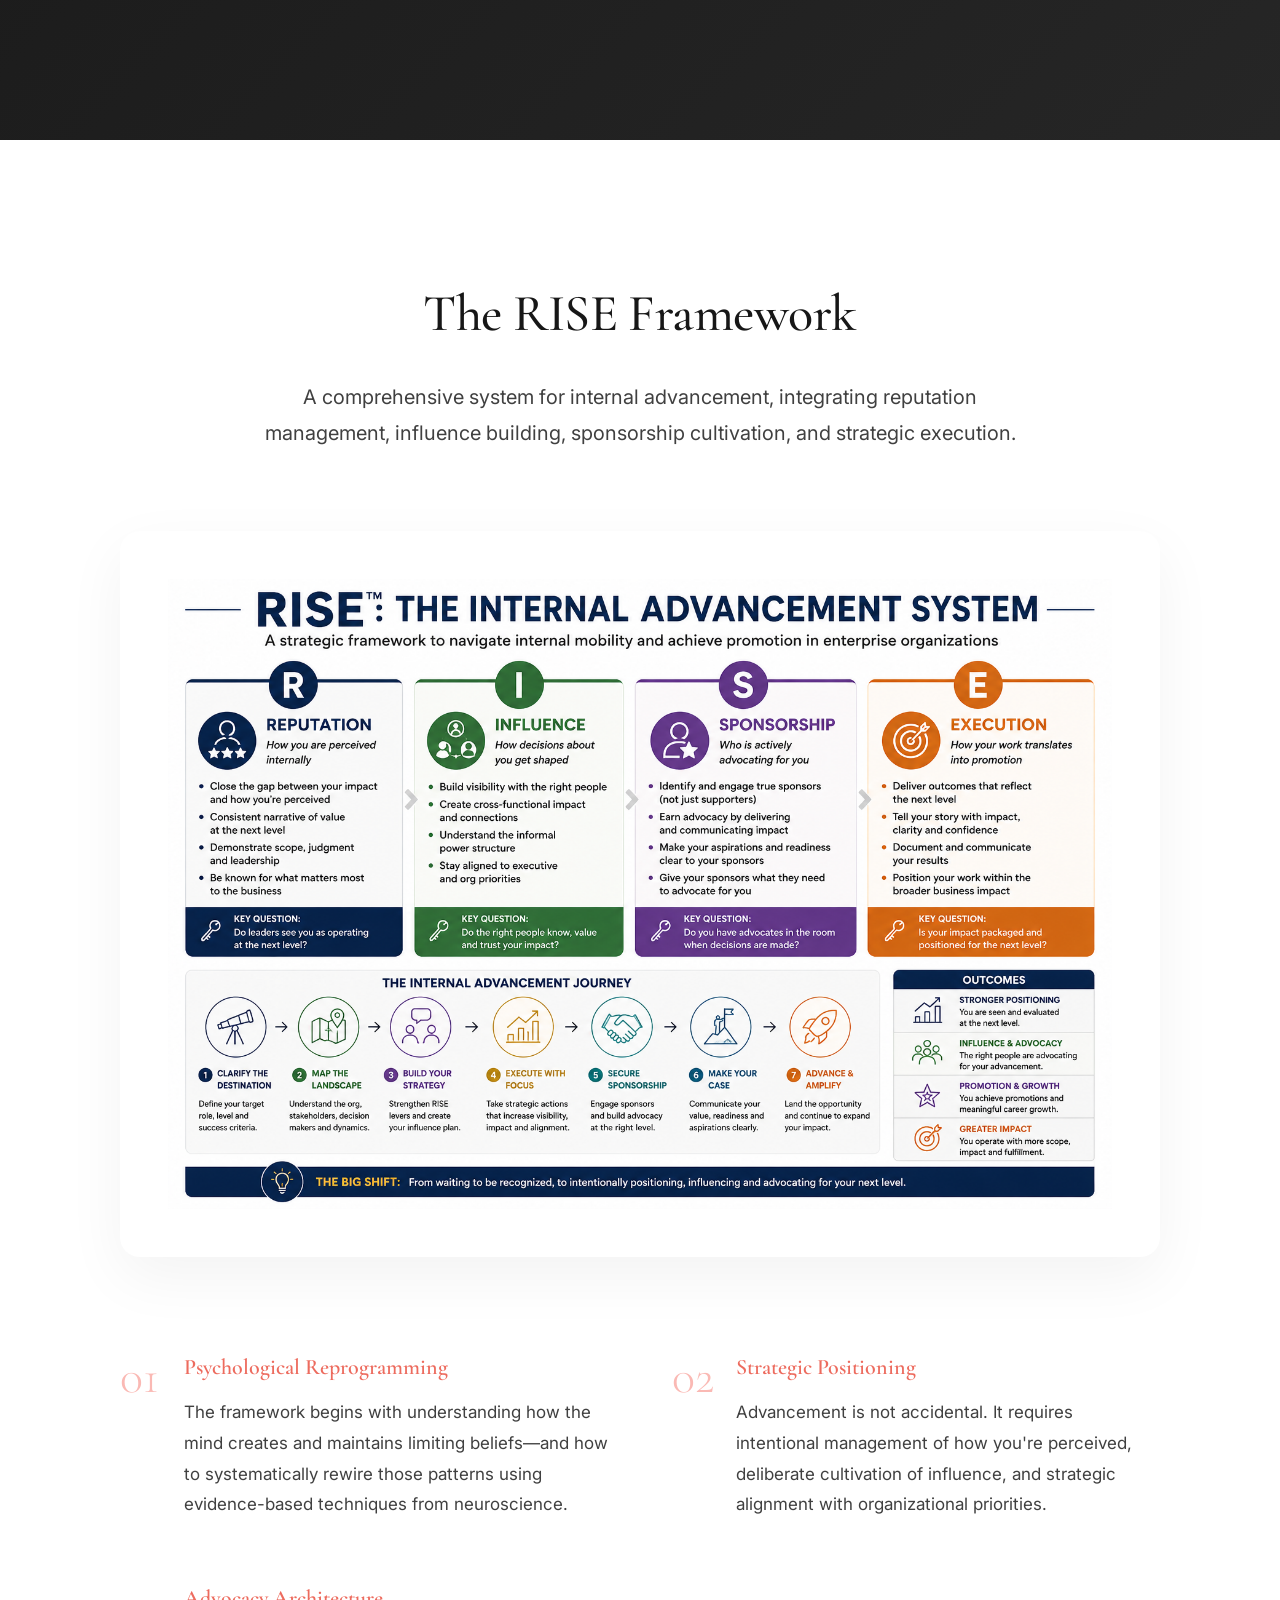
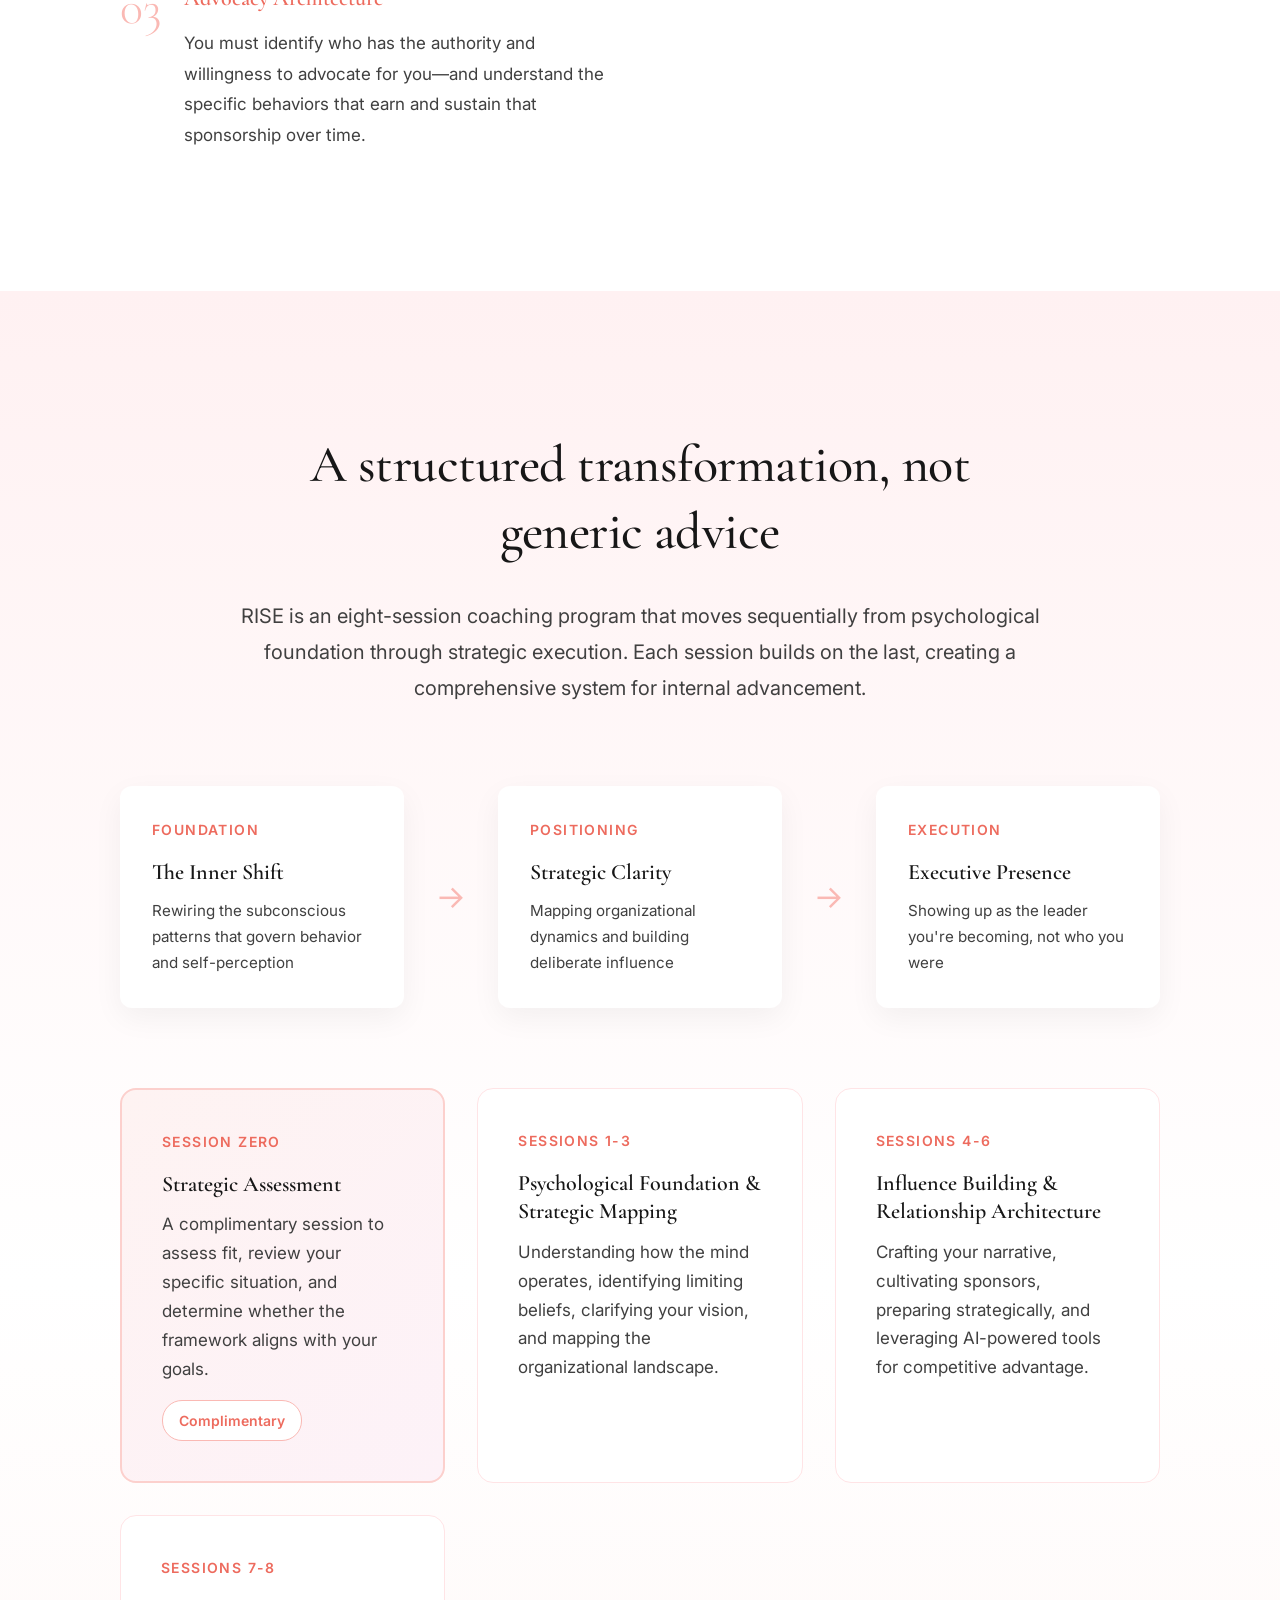
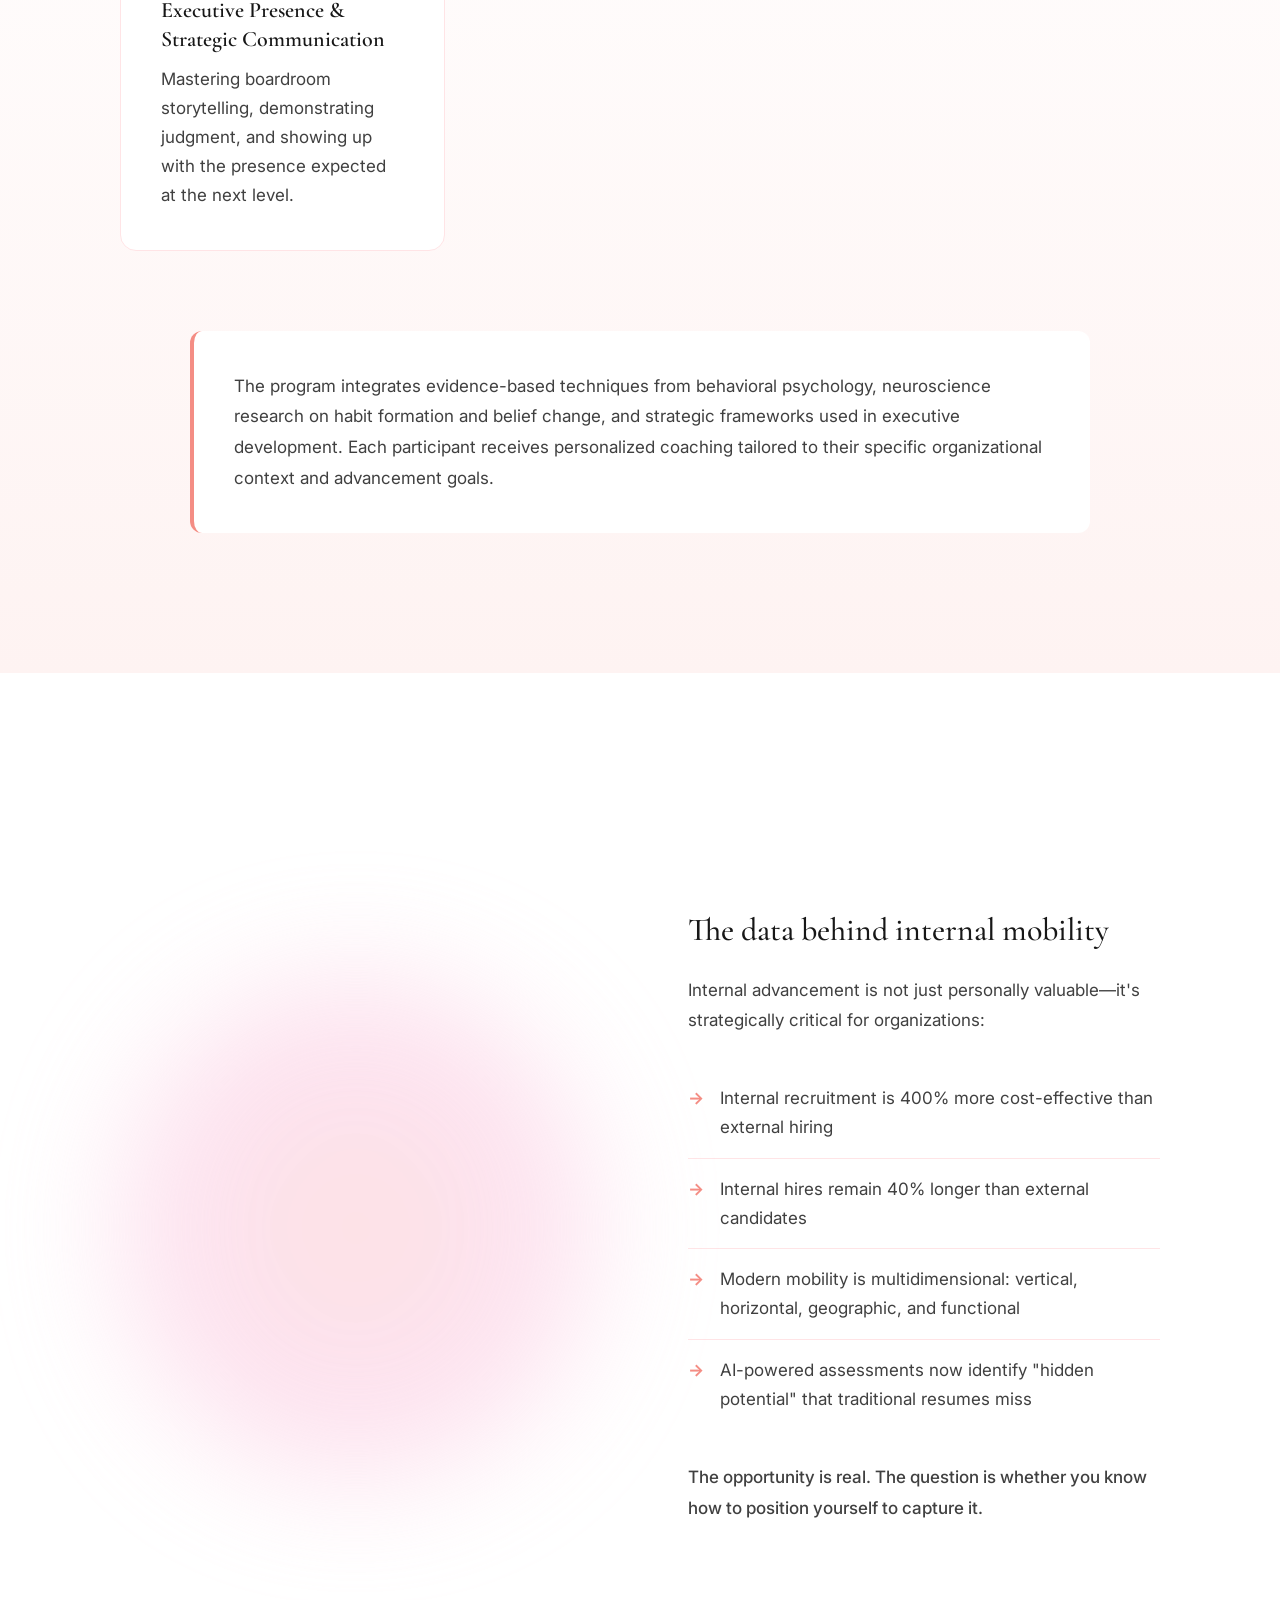
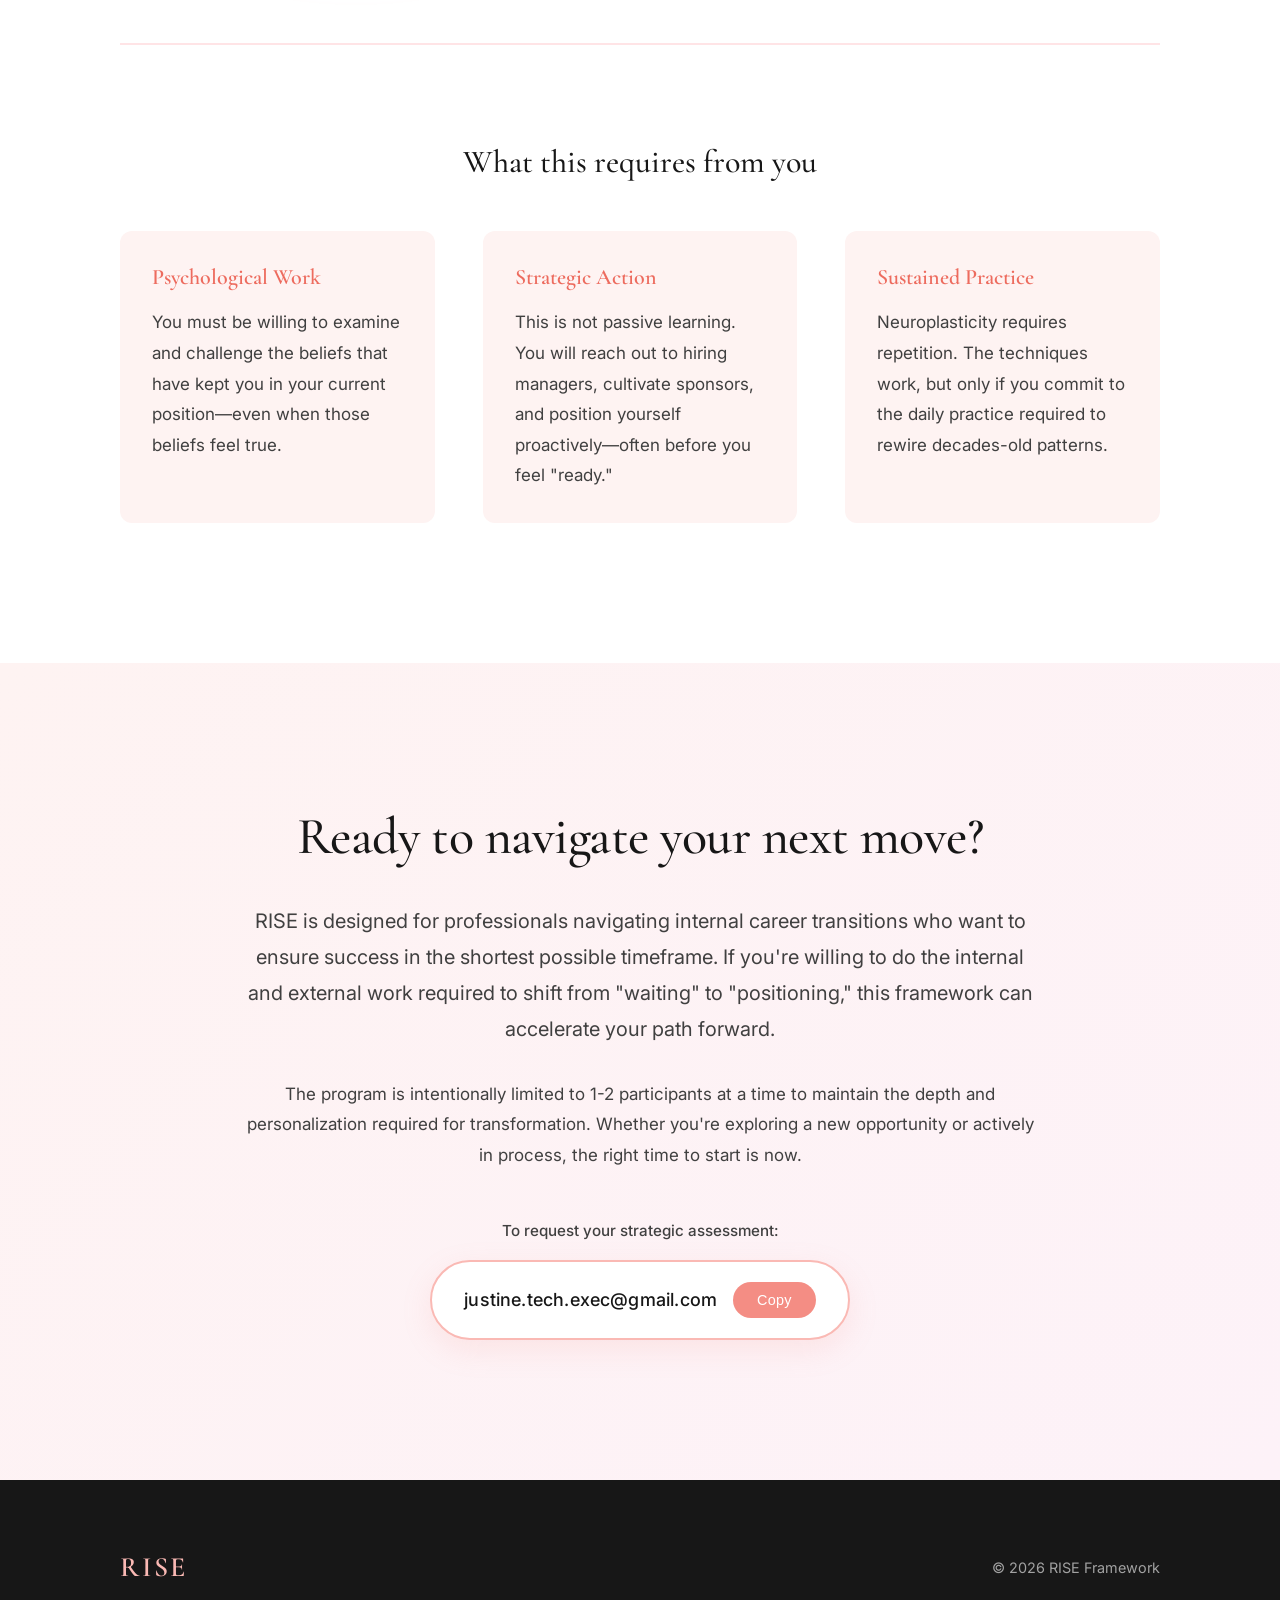
==== commit ecdace84: "Update index.html" ====
--- a/index.html
+++ b/index.html
@@ -228,9 +228,9 @@
     <section id="contact" class="section section-final">
         <div class="container">
             <div class="cta-elegant">
-                <h2>This is not for everyone</h2>
-                <p class="cta-text">RISE is designed for high-potential professionals who are technically excellent but strategically stuck. If you're willing to do the internal and external work required to shift from "waiting" to "positioning," this framework can change your trajectory.</p>
-                <p class="cta-subtext">The program is intentionally limited to 1-2 participants at a time to maintain the depth and personalization required for transformation. If you're ready to approach your career with the same strategic rigor you bring to your work, let's talk.</p>
+                <h2>Ready to navigate your next move?</h2>
+                <p class="cta-text">RISE is designed for professionals navigating internal career transitions who want to ensure success in the shortest possible timeframe. If you're willing to do the internal and external work required to shift from "waiting" to "positioning," this framework can accelerate your path forward.</p>
+                <p class="cta-subtext">The program is intentionally limited to 1-2 participants at a time to maintain the depth and personalization required for transformation. Whether you're exploring a new opportunity or actively in process, the right time to start is now.</p>
                 <div class="contact-info">
                     <p class="contact-label">To request your strategic assessment:</p>
                     <div class="email-display">
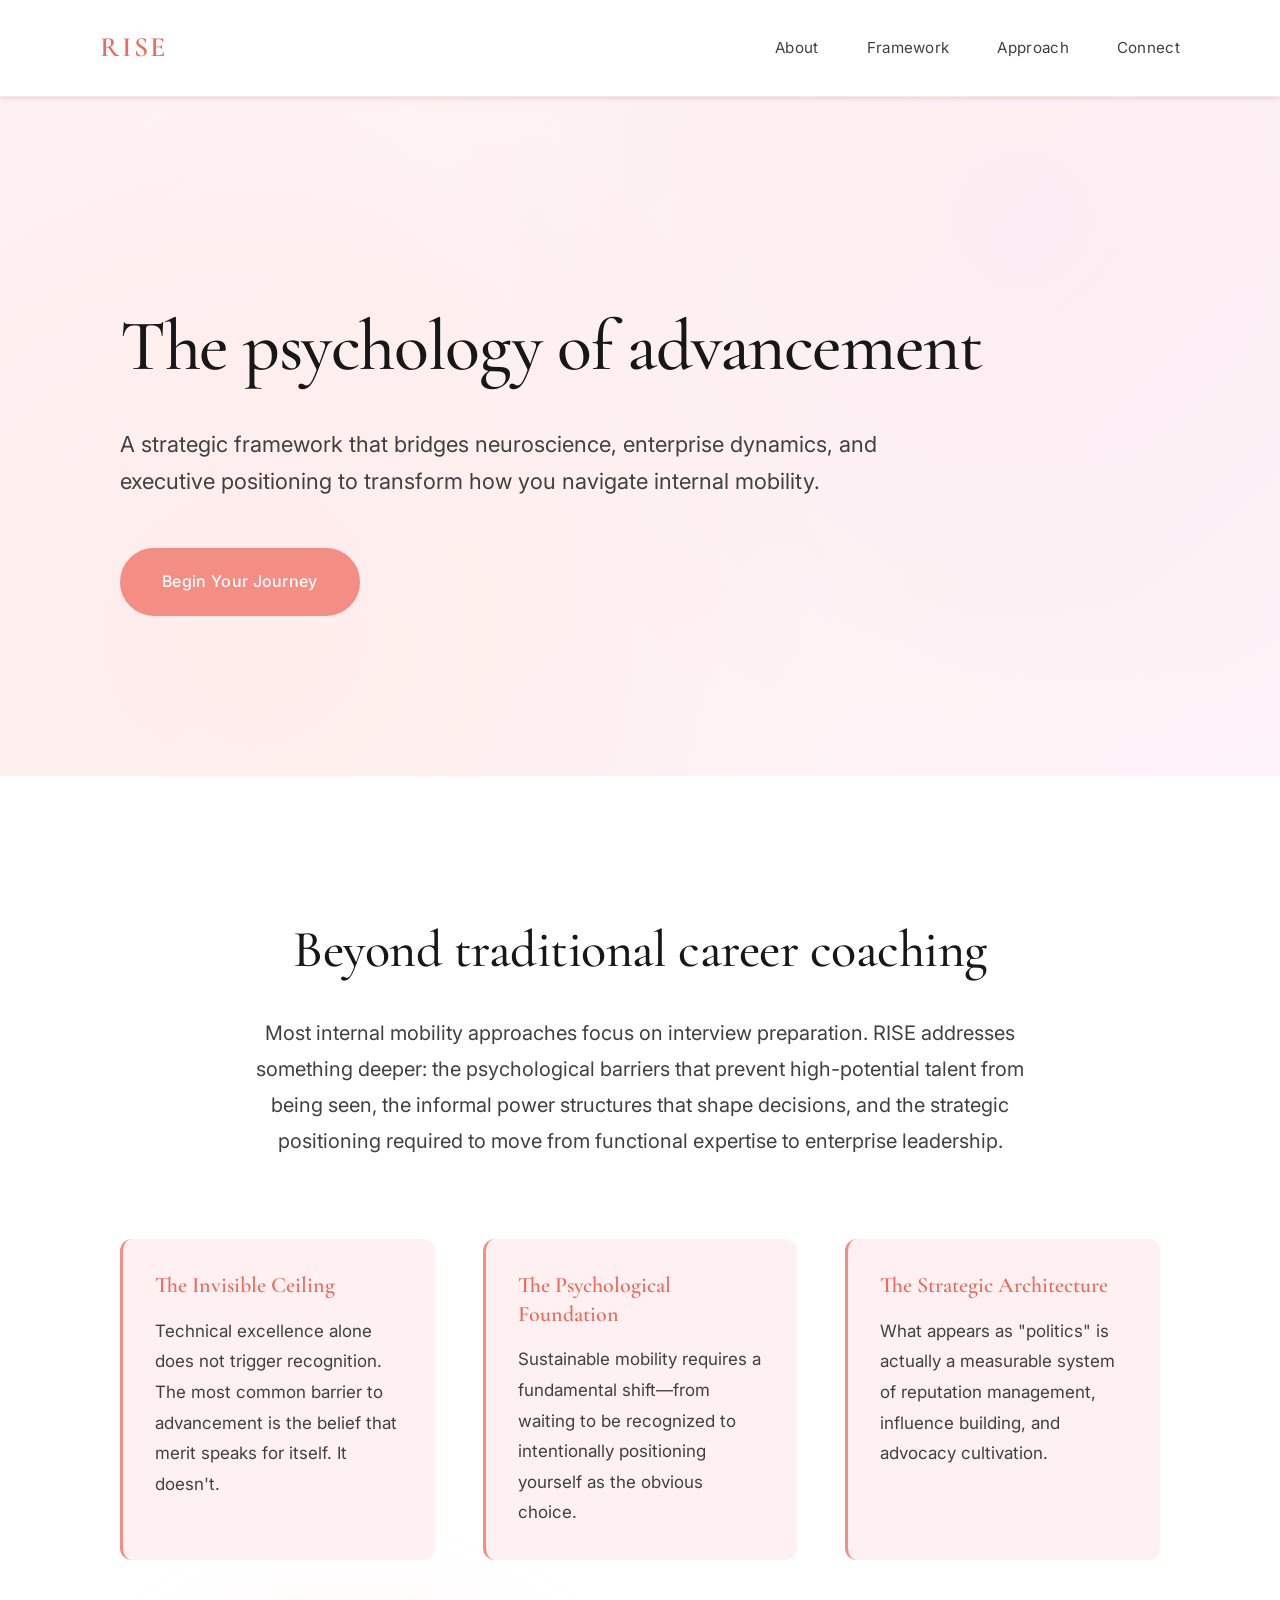
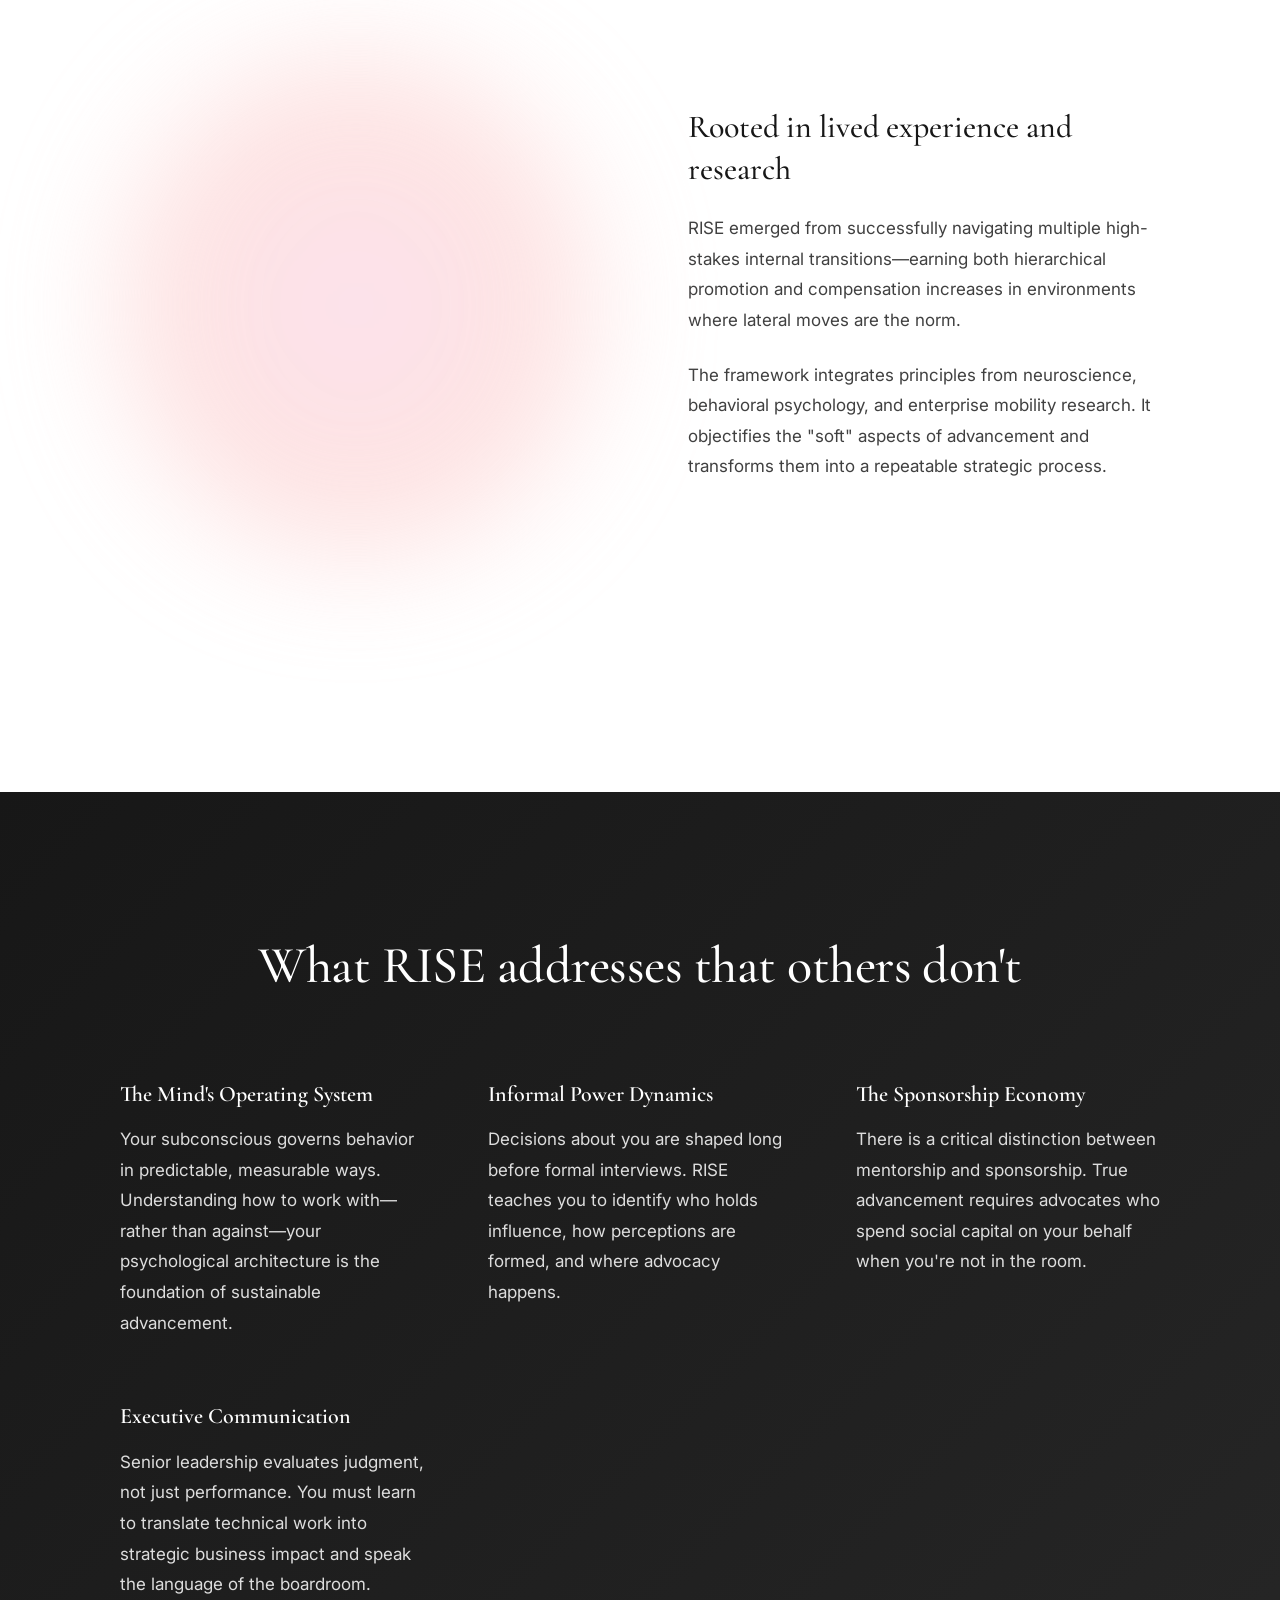
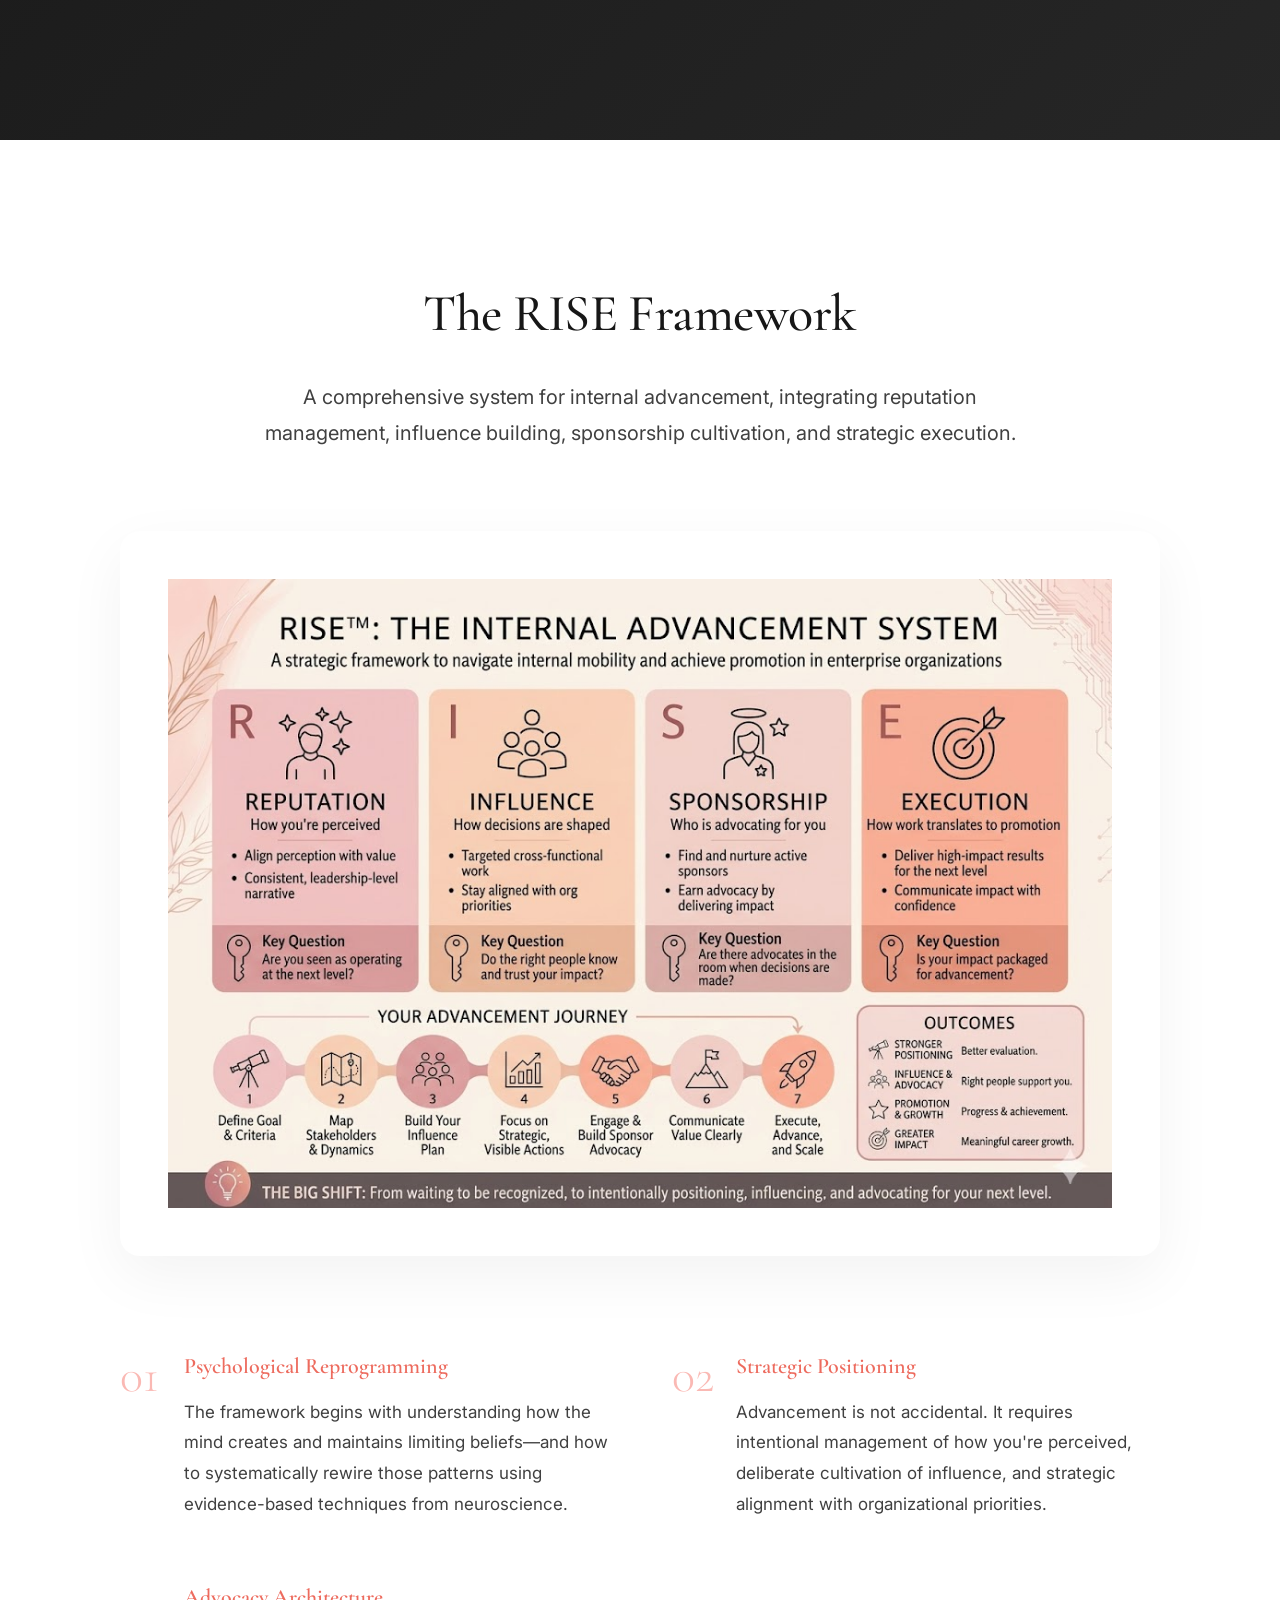
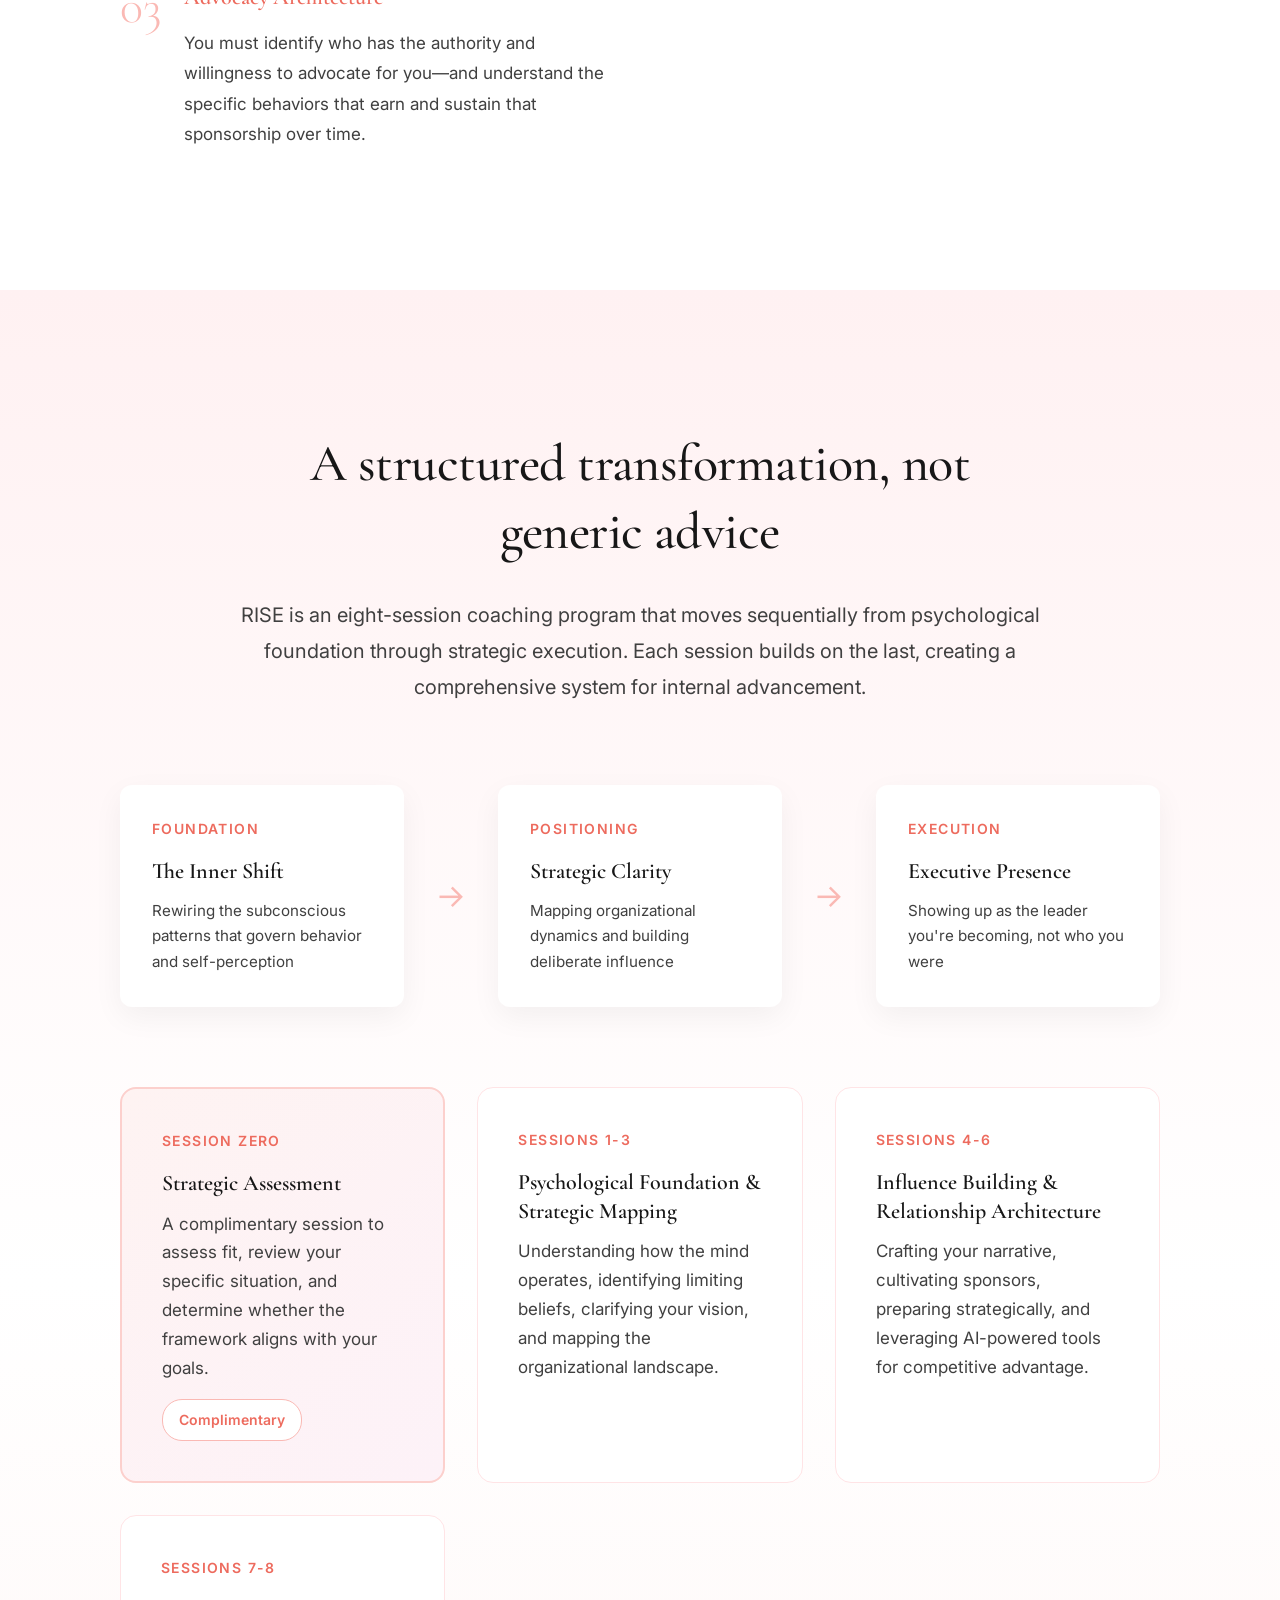
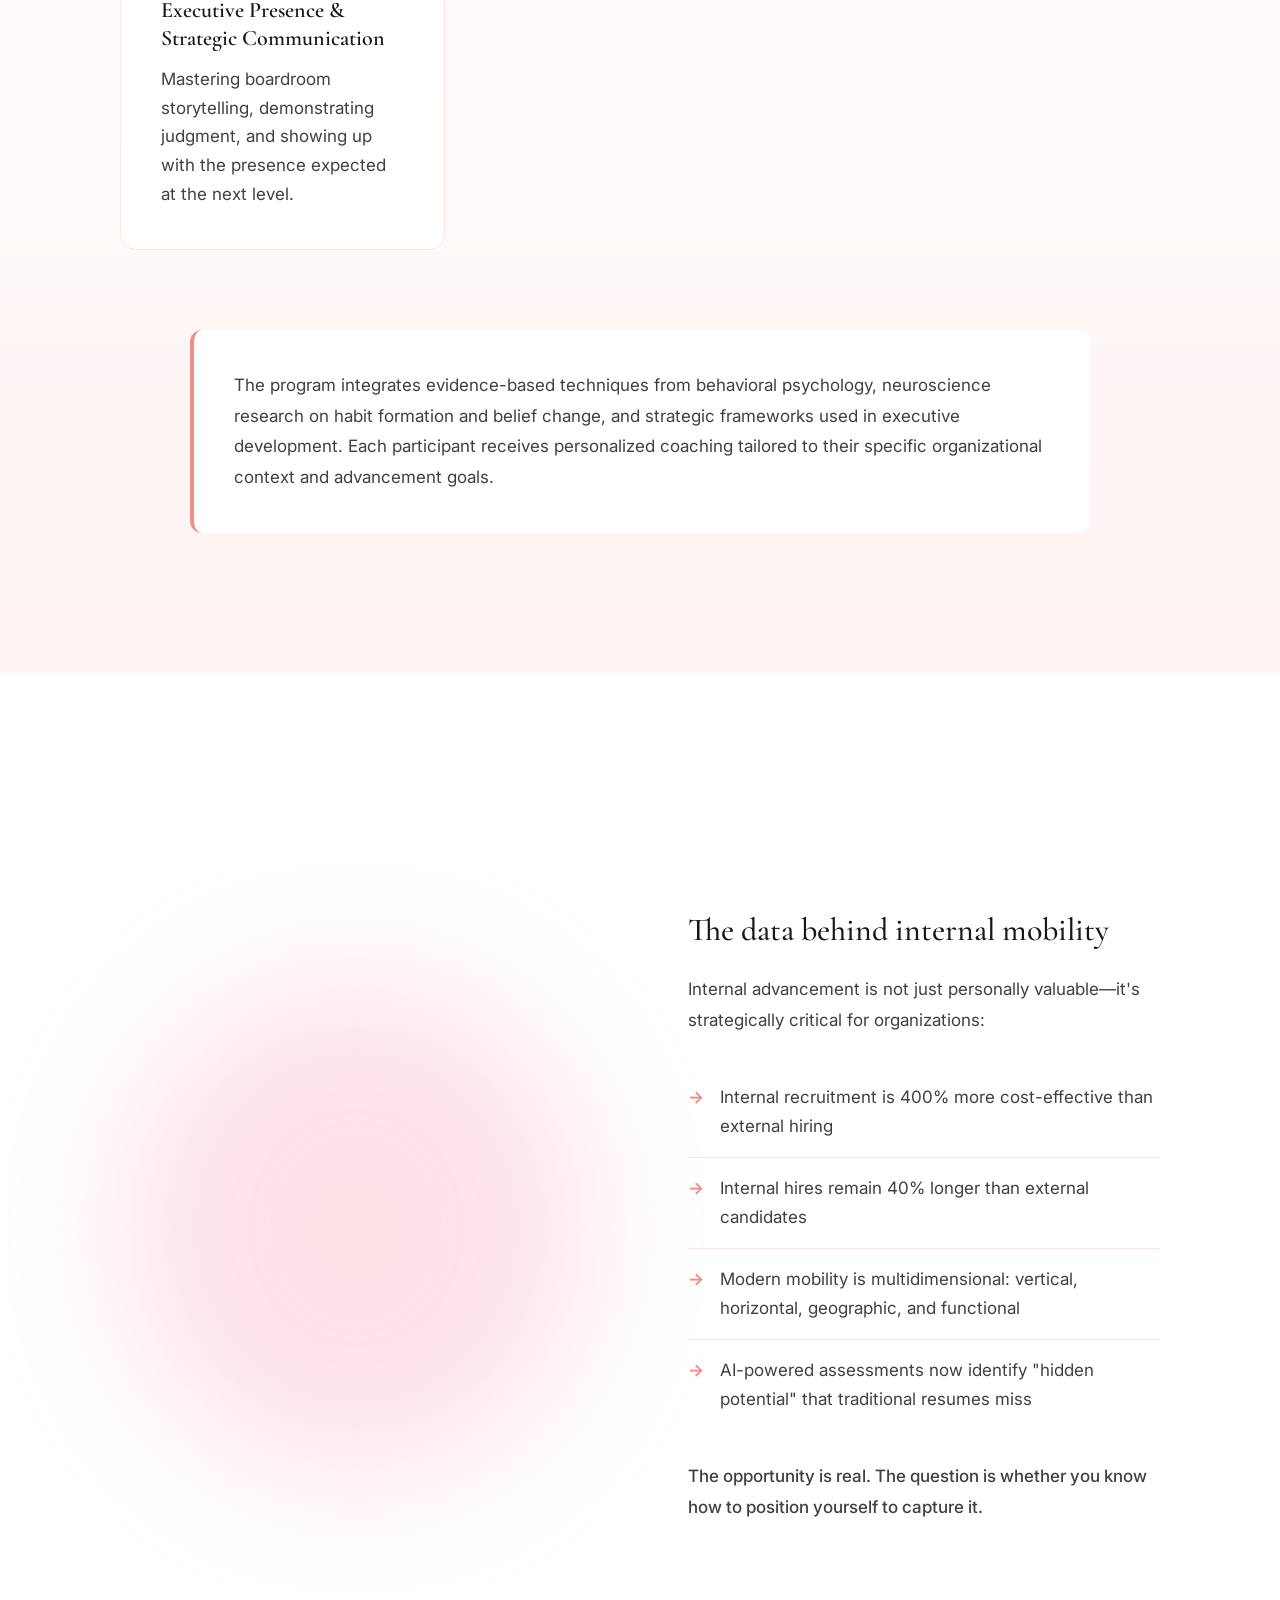
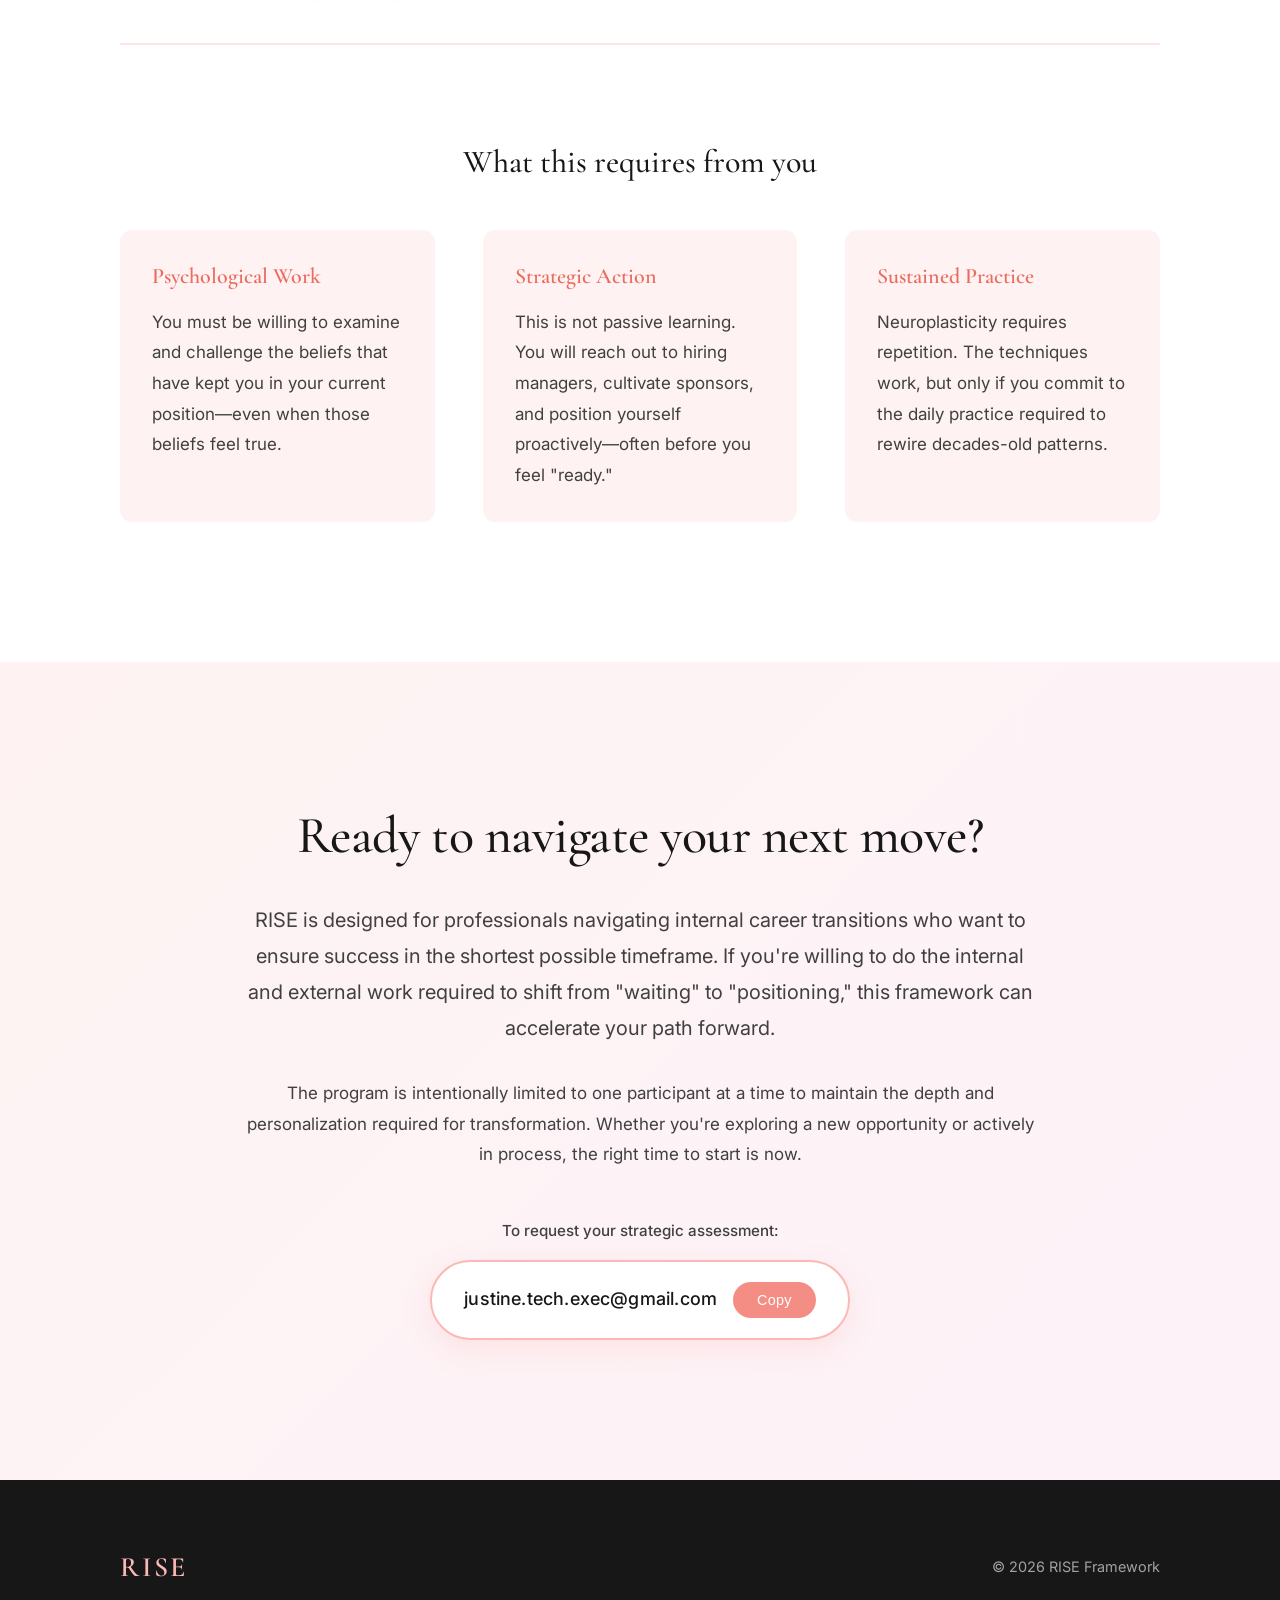
==== commit f001150b: "Add files via upload" ====
--- a/index.html
+++ b/index.html
@@ -230,7 +230,7 @@
             <div class="cta-elegant">
                 <h2>Ready to navigate your next move?</h2>
                 <p class="cta-text">RISE is designed for professionals navigating internal career transitions who want to ensure success in the shortest possible timeframe. If you're willing to do the internal and external work required to shift from "waiting" to "positioning," this framework can accelerate your path forward.</p>
-                <p class="cta-subtext">The program is intentionally limited to 1-2 participants at a time to maintain the depth and personalization required for transformation. Whether you're exploring a new opportunity or actively in process, the right time to start is now.</p>
+                <p class="cta-subtext">The program is intentionally limited to one participant at a time to maintain the depth and personalization required for transformation. Whether you're exploring a new opportunity or actively in process, the right time to start is now.</p>
                 <div class="contact-info">
                     <p class="contact-label">To request your strategic assessment:</p>
                     <div class="email-display">
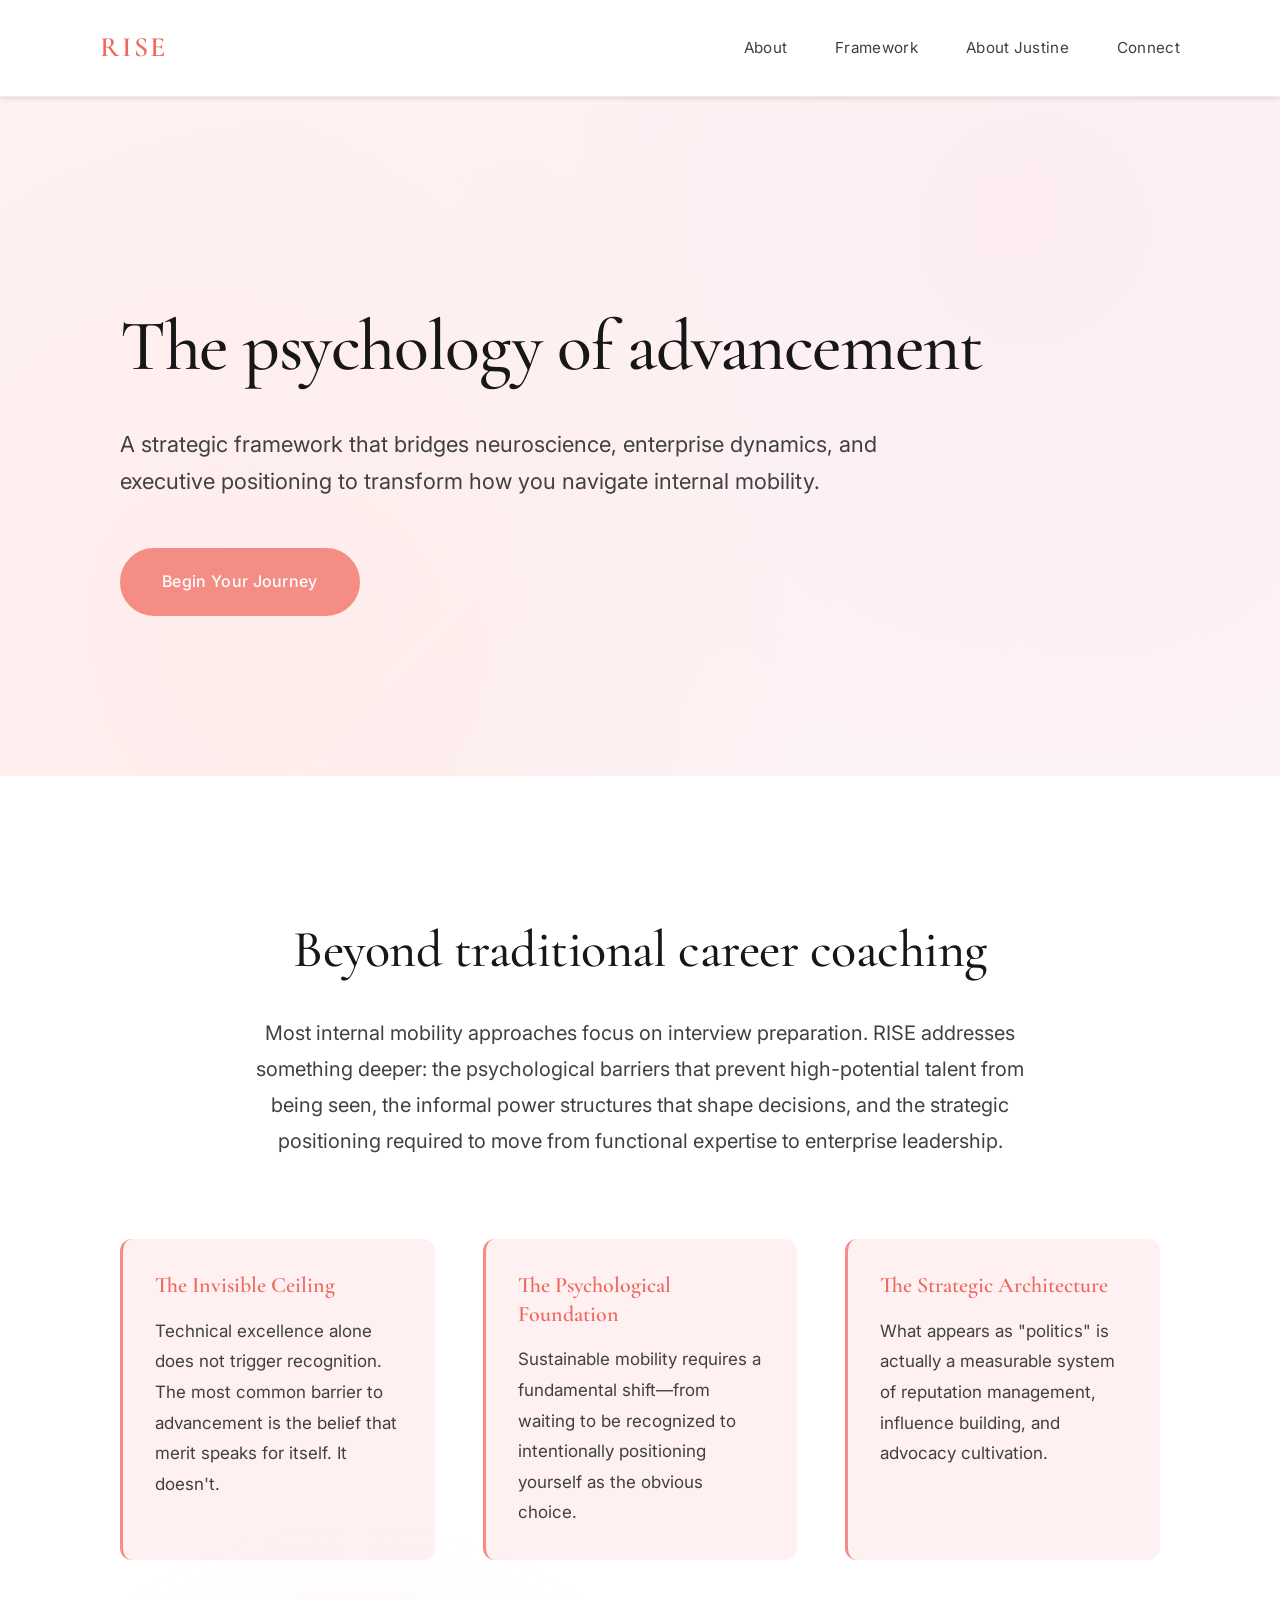
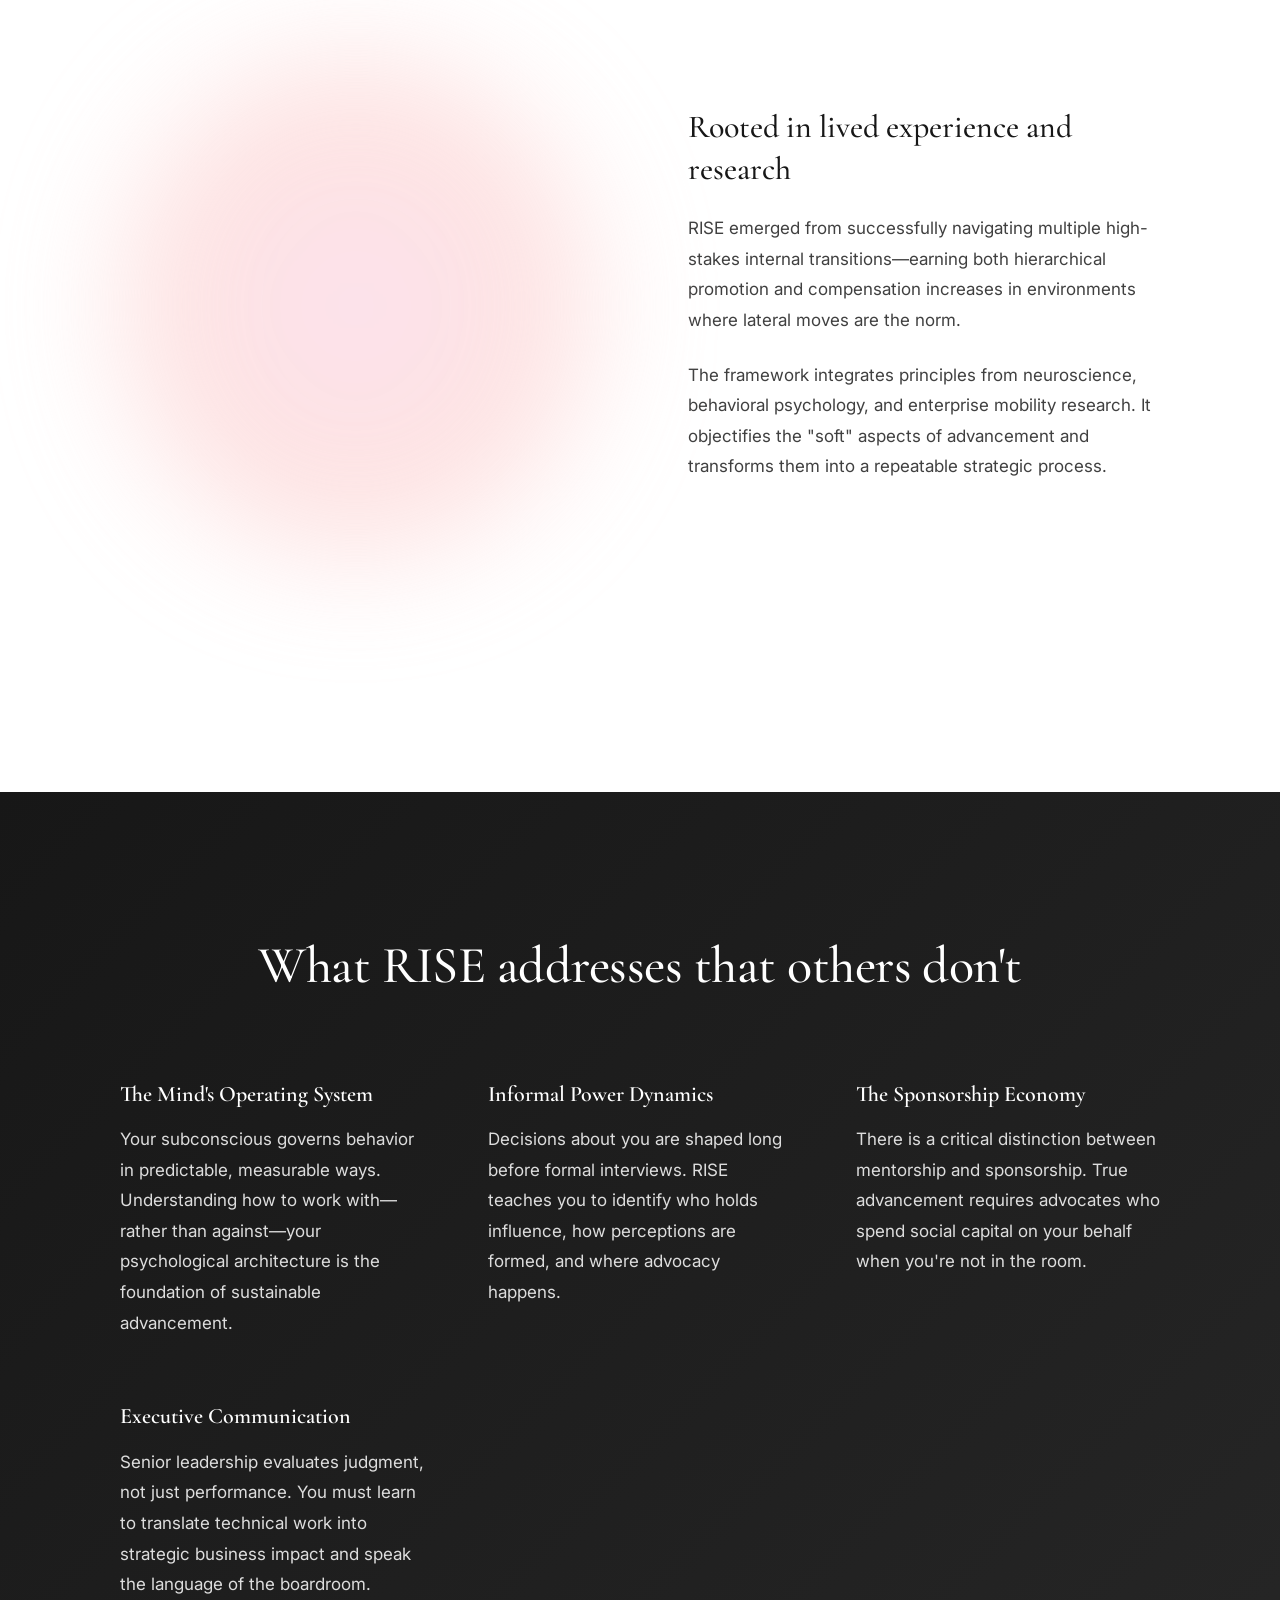
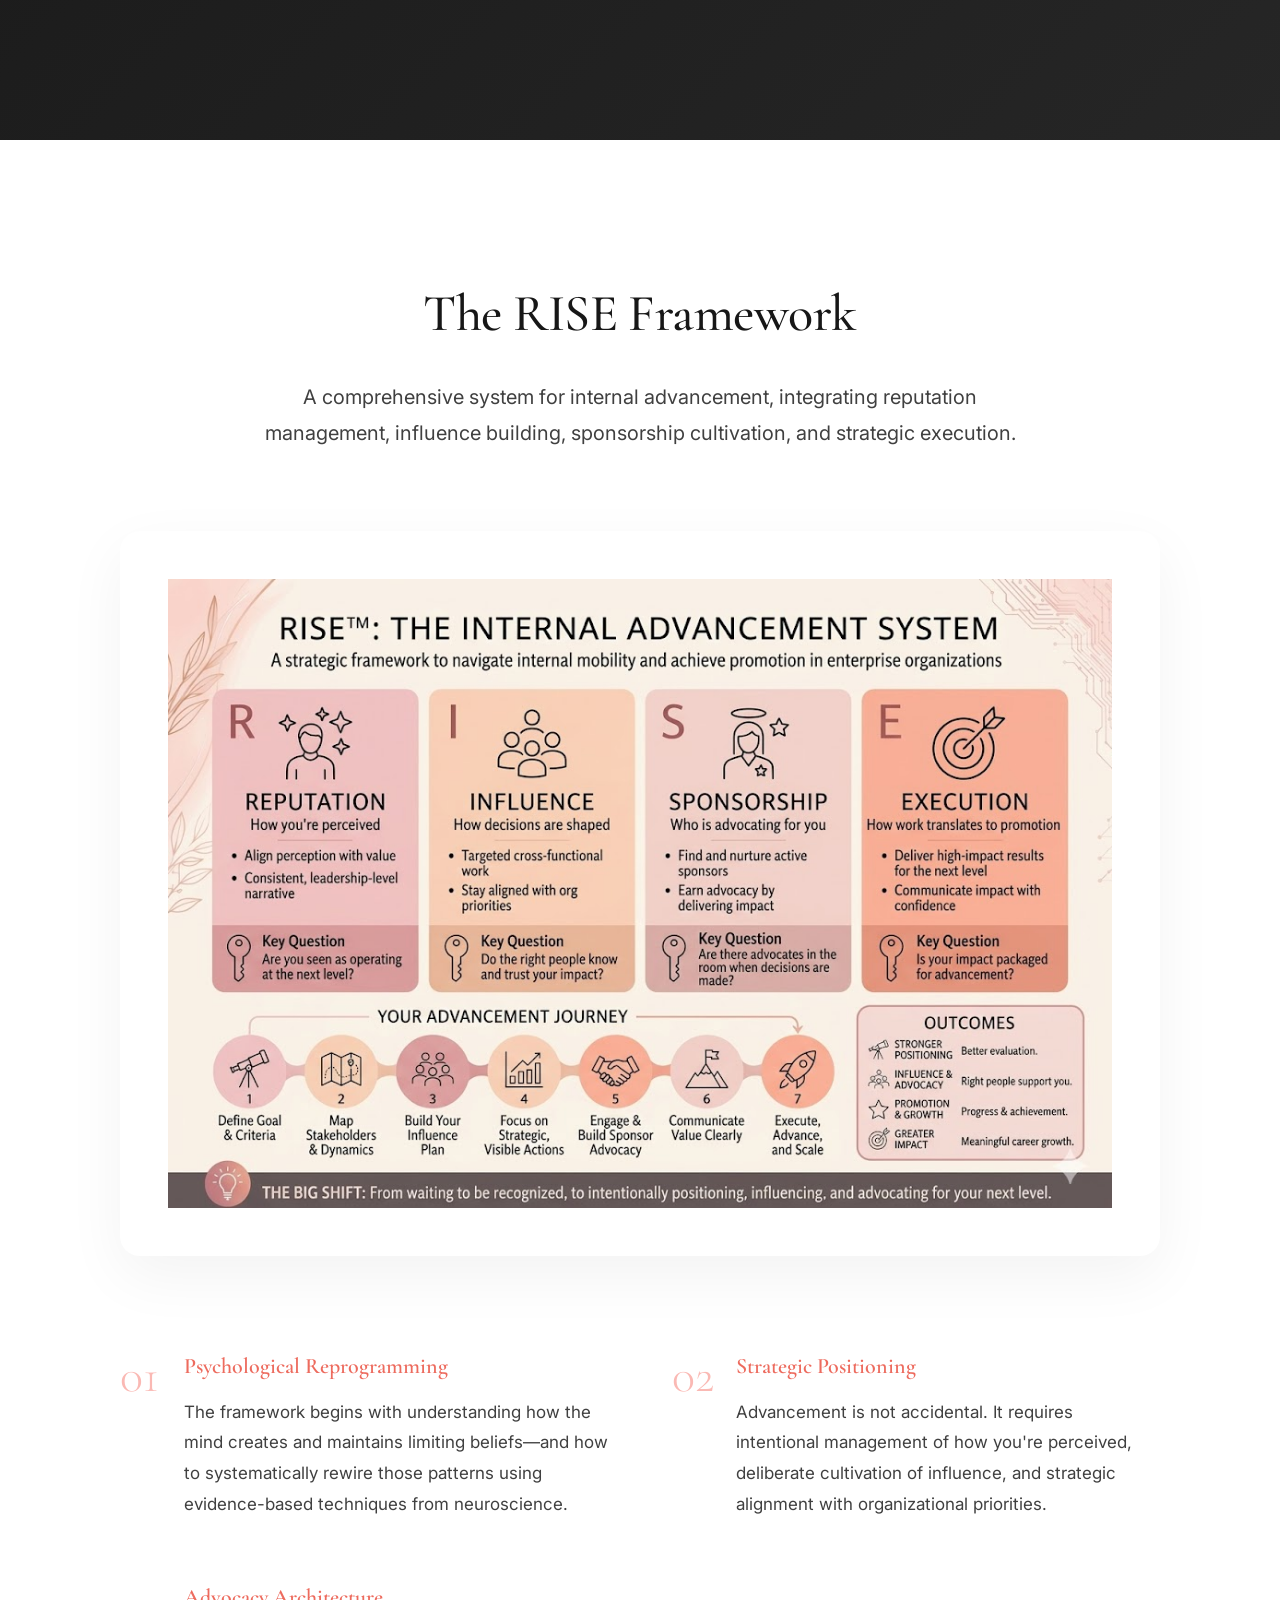
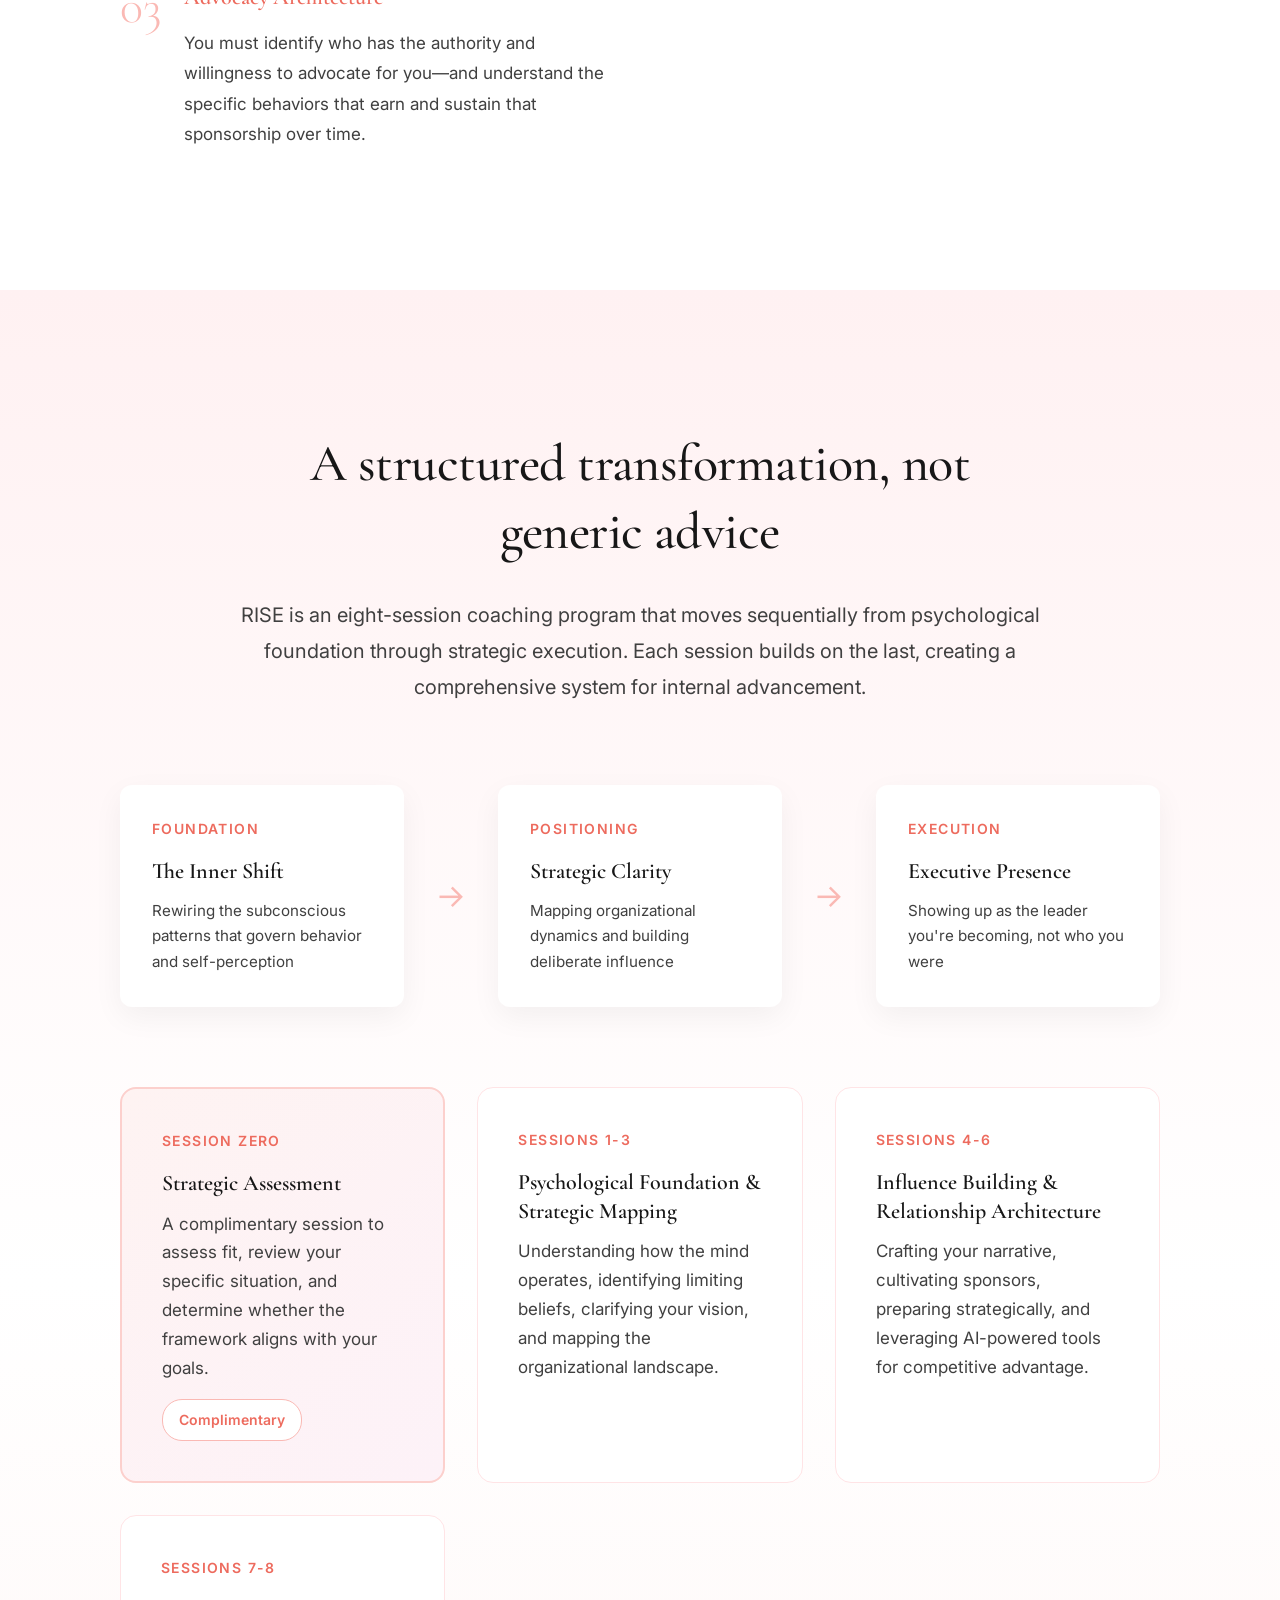
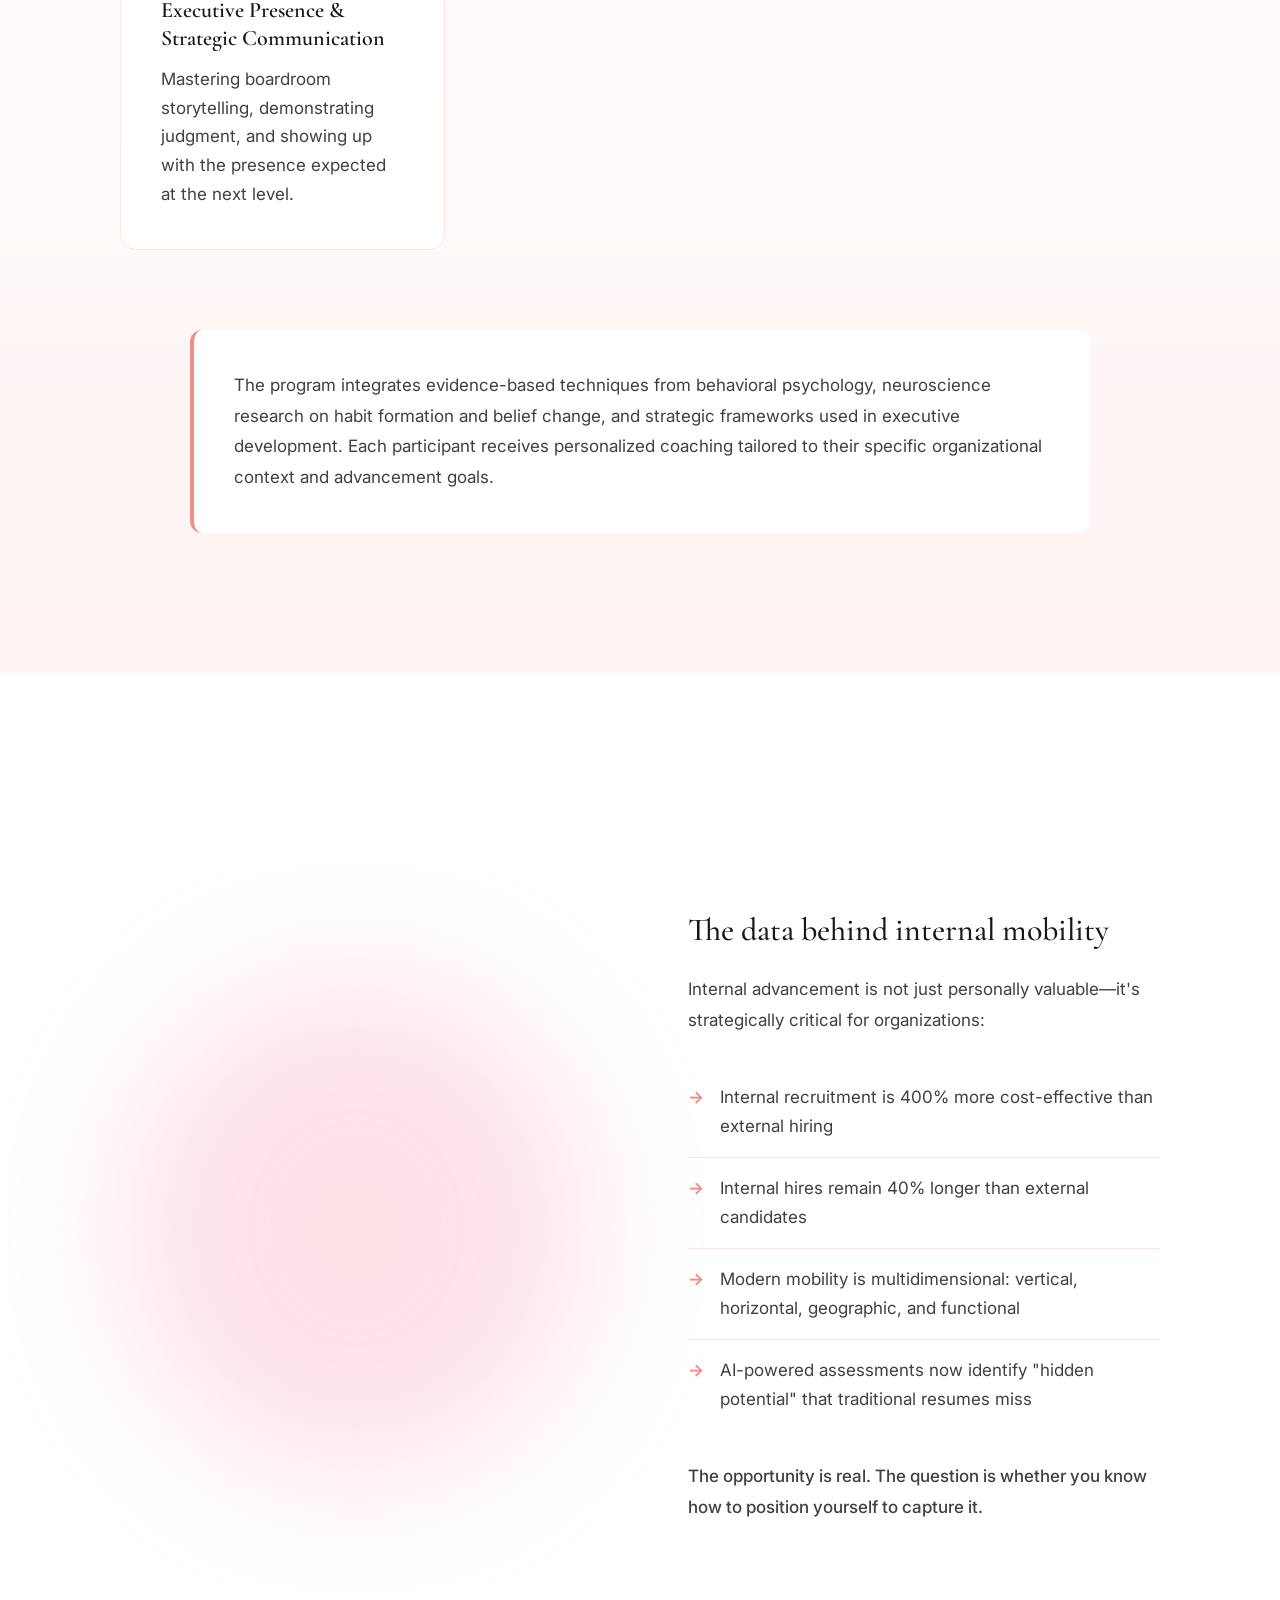
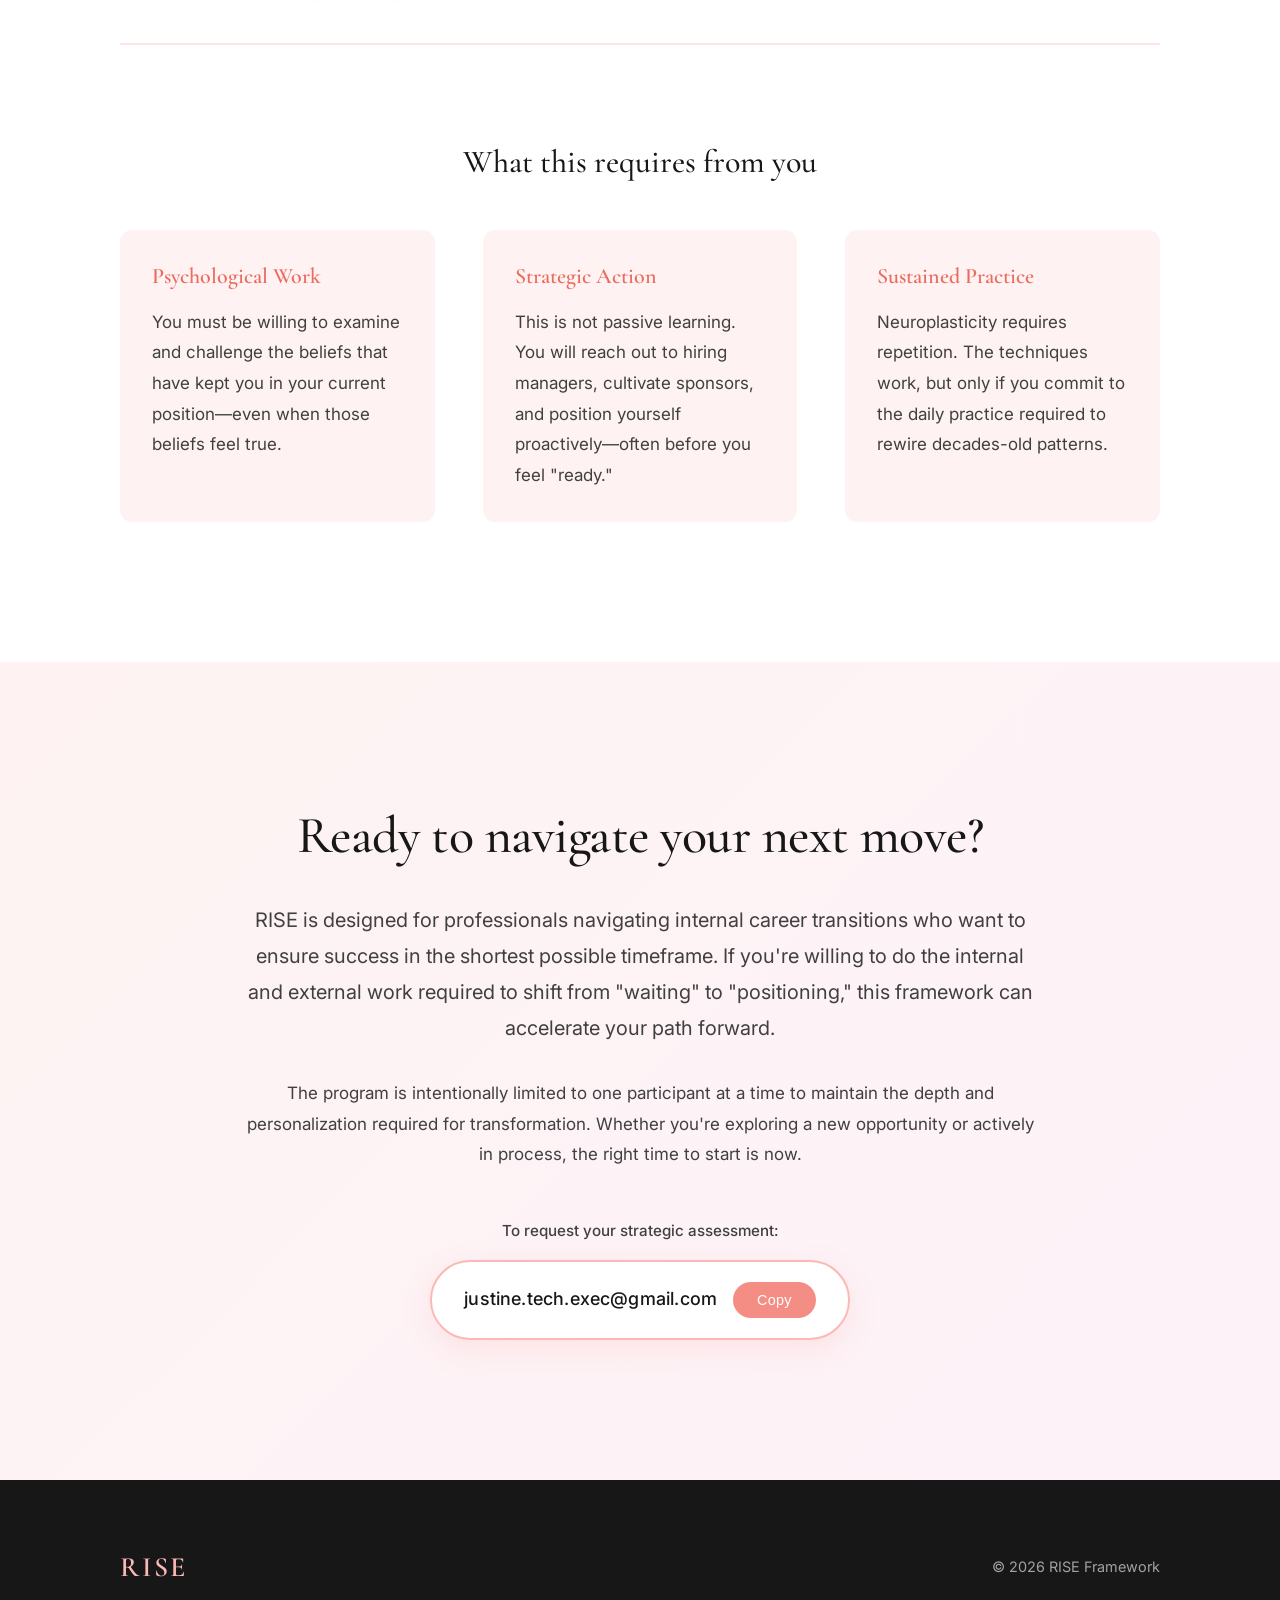
==== commit ff0531ad: "Add files via upload" ====
--- a/index.html
+++ b/index.html
@@ -16,7 +16,7 @@
             <ul class="nav-links">
                 <li><a href="#about">About</a></li>
                 <li><a href="#framework">Framework</a></li>
-                <li><a href="#approach">Approach</a></li>
+                <li><a href="bio.html">About Justine</a></li>
                 <li><a href="#contact">Connect</a></li>
             </ul>
         </div>
--- a/styles.css
+++ b/styles.css
@@ -747,3 +747,345 @@
         font-size: 2.5rem;
     }
 }
+
+/* Bio Page Specific Styles */
+.hero-bio {
+    min-height: 50vh;
+}
+
+.bio-intro {
+    max-width: 900px;
+    margin: 0 auto;
+    text-align: center;
+}
+
+.bio-header {
+    margin-bottom: 3rem;
+}
+
+.bio-header h2 {
+    font-size: 3rem;
+    margin-bottom: 0.5rem;
+}
+
+.bio-title {
+    font-size: 1.3rem;
+    color: var(--peach-500);
+    font-weight: 500;
+    margin-bottom: 0.5rem;
+}
+
+.bio-credentials {
+    font-size: 1rem;
+    color: var(--neutral-700);
+    font-style: italic;
+}
+
+.bio-summary {
+    margin-top: 2rem;
+}
+
+/* Timeline Styles */
+.timeline {
+    max-width: 900px;
+    margin: 4rem auto;
+    position: relative;
+    padding-left: 2rem;
+}
+
+.timeline::before {
+    content: '';
+    position: absolute;
+    left: 0;
+    top: 0;
+    bottom: 0;
+    width: 2px;
+    background: linear-gradient(to bottom, var(--peach-300), var(--pink-300));
+}
+
+.timeline-item {
+    position: relative;
+    margin-bottom: 3rem;
+    padding-left: 2rem;
+}
+
+.timeline-marker {
+    position: absolute;
+    left: -2rem;
+    top: 0.5rem;
+    width: 12px;
+    height: 12px;
+    border-radius: 50%;
+    background: var(--peach-500);
+    border: 3px solid white;
+    box-shadow: 0 0 0 2px var(--peach-500);
+}
+
+.timeline-content h4 {
+    font-size: 1.4rem;
+    margin-bottom: 0.5rem;
+    color: var(--neutral-900);
+}
+
+.timeline-date {
+    font-size: 0.95rem;
+    color: var(--peach-500);
+    font-weight: 600;
+    margin-bottom: 0.75rem;
+}
+
+.timeline-content p {
+    color: var(--neutral-700);
+    line-height: 1.7;
+}
+
+/* Achievements Grid */
+.achievements-grid {
+    display: grid;
+    grid-template-columns: repeat(auto-fit, minmax(350px, 1fr));
+    gap: 2rem;
+    margin-top: 3rem;
+}
+
+.achievement-card {
+    background: white;
+    padding: 2rem;
+    border-radius: 12px;
+    text-align: center;
+    transition: transform 0.3s ease, box-shadow 0.3s ease;
+}
+
+.achievement-card:hover {
+    transform: translateY(-5px);
+    box-shadow: 0 10px 30px rgba(0, 0, 0, 0.1);
+}
+
+.achievement-icon {
+    font-size: 3rem;
+    margin-bottom: 1rem;
+}
+
+.achievement-card h4 {
+    font-size: 1.4rem;
+    margin-bottom: 1rem;
+    color: var(--neutral-900);
+}
+
+.achievement-card p {
+    color: var(--neutral-700);
+    font-size: 0.95rem;
+    line-height: 1.6;
+}
+
+/* Testimonials */
+.testimonials {
+    max-width: 900px;
+    margin: 3rem auto;
+    display: grid;
+    gap: 2rem;
+}
+
+.testimonial {
+    background: white;
+    padding: 2.5rem;
+    border-radius: 12px;
+    border-left: 4px solid var(--peach-500);
+}
+
+.testimonial-content p {
+    font-style: italic;
+    color: var(--neutral-700);
+    line-height: 1.8;
+    margin-bottom: 1.5rem;
+}
+
+.testimonial-author {
+    border-top: 1px solid var(--neutral-200);
+    padding-top: 1rem;
+}
+
+.author-name {
+    font-weight: 600;
+    color: var(--neutral-900);
+    margin-bottom: 0.25rem;
+}
+
+.author-title {
+    font-size: 0.9rem;
+    color: var(--neutral-700);
+}
+
+/* Leadership Principles */
+.leadership-principles {
+    max-width: 900px;
+    margin: 4rem auto 0;
+}
+
+.leadership-principles h3 {
+    font-size: 2rem;
+    text-align: center;
+    margin-bottom: 2rem;
+}
+
+.principles-grid {
+    display: grid;
+    grid-template-columns: repeat(auto-fit, minmax(250px, 1fr));
+    gap: 2rem;
+}
+
+.principle {
+    background: white;
+    padding: 2rem;
+    border-radius: 12px;
+    text-align: center;
+}
+
+.principle h4 {
+    font-size: 1.3rem;
+    color: var(--peach-500);
+    margin-bottom: 1rem;
+}
+
+.principle p {
+    color: var(--neutral-700);
+    font-size: 0.95rem;
+    line-height: 1.6;
+}
+
+/* Education Grid */
+.education-grid {
+    display: grid;
+    grid-template-columns: repeat(auto-fit, minmax(300px, 1fr));
+    gap: 2rem;
+    margin-top: 3rem;
+}
+
+.education-item {
+    background: rgba(255, 255, 255, 0.1);
+    padding: 2rem;
+    border-radius: 12px;
+    border: 1px solid rgba(255, 255, 255, 0.2);
+}
+
+.education-item h4 {
+    font-size: 1.3rem;
+    color: white;
+    margin-bottom: 0.75rem;
+}
+
+.education-program {
+    color: var(--peach-200);
+    font-weight: 500;
+    margin-bottom: 1rem;
+}
+
+.education-list {
+    list-style: none;
+    padding: 0;
+}
+
+.education-list li {
+    color: rgba(255, 255, 255, 0.9);
+    padding: 0.5rem 0;
+    font-size: 0.95rem;
+}
+
+.education-list li::before {
+    content: "→ ";
+    color: var(--peach-300);
+    font-weight: bold;
+    margin-right: 0.5rem;
+}
+
+/* Community Grid */
+.community-grid {
+    display: grid;
+    grid-template-columns: repeat(auto-fit, minmax(350px, 1fr));
+    gap: 2rem;
+    margin-top: 3rem;
+}
+
+.community-item {
+    background: white;
+    padding: 2rem;
+    border-radius: 12px;
+    border-top: 3px solid var(--peach-500);
+}
+
+.community-item h4 {
+    font-size: 1.4rem;
+    color: var(--neutral-900);
+    margin-bottom: 0.5rem;
+}
+
+.community-role {
+    color: var(--peach-500);
+    font-weight: 600;
+    font-size: 0.95rem;
+    margin-bottom: 1rem;
+}
+
+.community-item p {
+    color: var(--neutral-700);
+    line-height: 1.7;
+    font-size: 0.95rem;
+}
+
+/* Expertise Columns */
+.expertise-columns {
+    display: grid;
+    grid-template-columns: repeat(auto-fit, minmax(300px, 1fr));
+    gap: 3rem;
+    margin-top: 3rem;
+}
+
+.expertise-column h3 {
+    font-size: 1.6rem;
+    color: white;
+    margin-bottom: 1.5rem;
+    text-align: center;
+}
+
+.expertise-list {
+    list-style: none;
+    padding: 0;
+}
+
+.expertise-list li {
+    color: rgba(255, 255, 255, 0.9);
+    padding: 0.75rem 0;
+    border-bottom: 1px solid rgba(255, 255, 255, 0.1);
+    font-size: 1rem;
+}
+
+.expertise-list li::before {
+    content: "✓ ";
+    color: var(--peach-300);
+    font-weight: bold;
+    margin-right: 0.75rem;
+}
+
+/* Responsive adjustments for bio page */
+@media (max-width: 768px) {
+    .bio-header h2 {
+        font-size: 2.5rem;
+    }
+
+    .achievements-grid,
+    .education-grid,
+    .community-grid {
+        grid-template-columns: 1fr;
+    }
+
+    .timeline {
+        padding-left: 1rem;
+    }
+
+    .timeline-item {
+        padding-left: 1.5rem;
+    }
+
+    .expertise-columns {
+        grid-template-columns: 1fr;
+    }
+}
